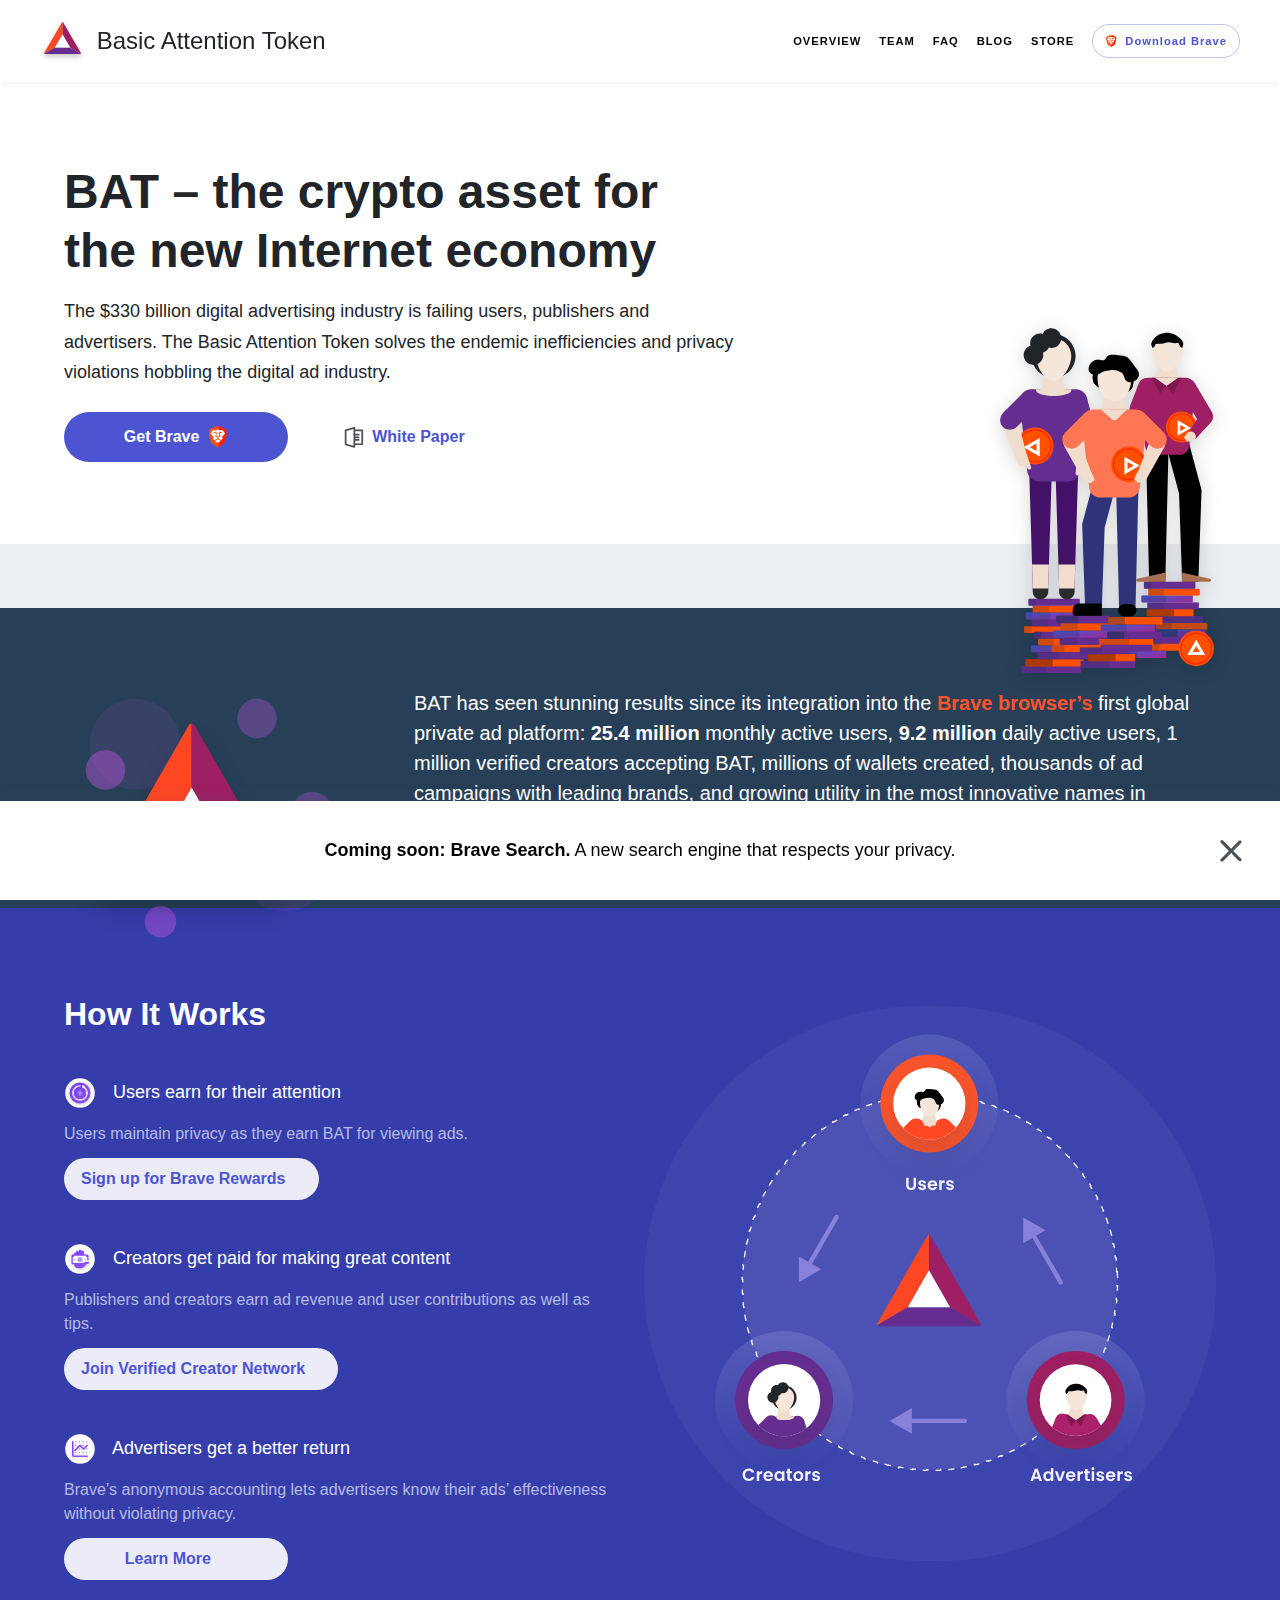
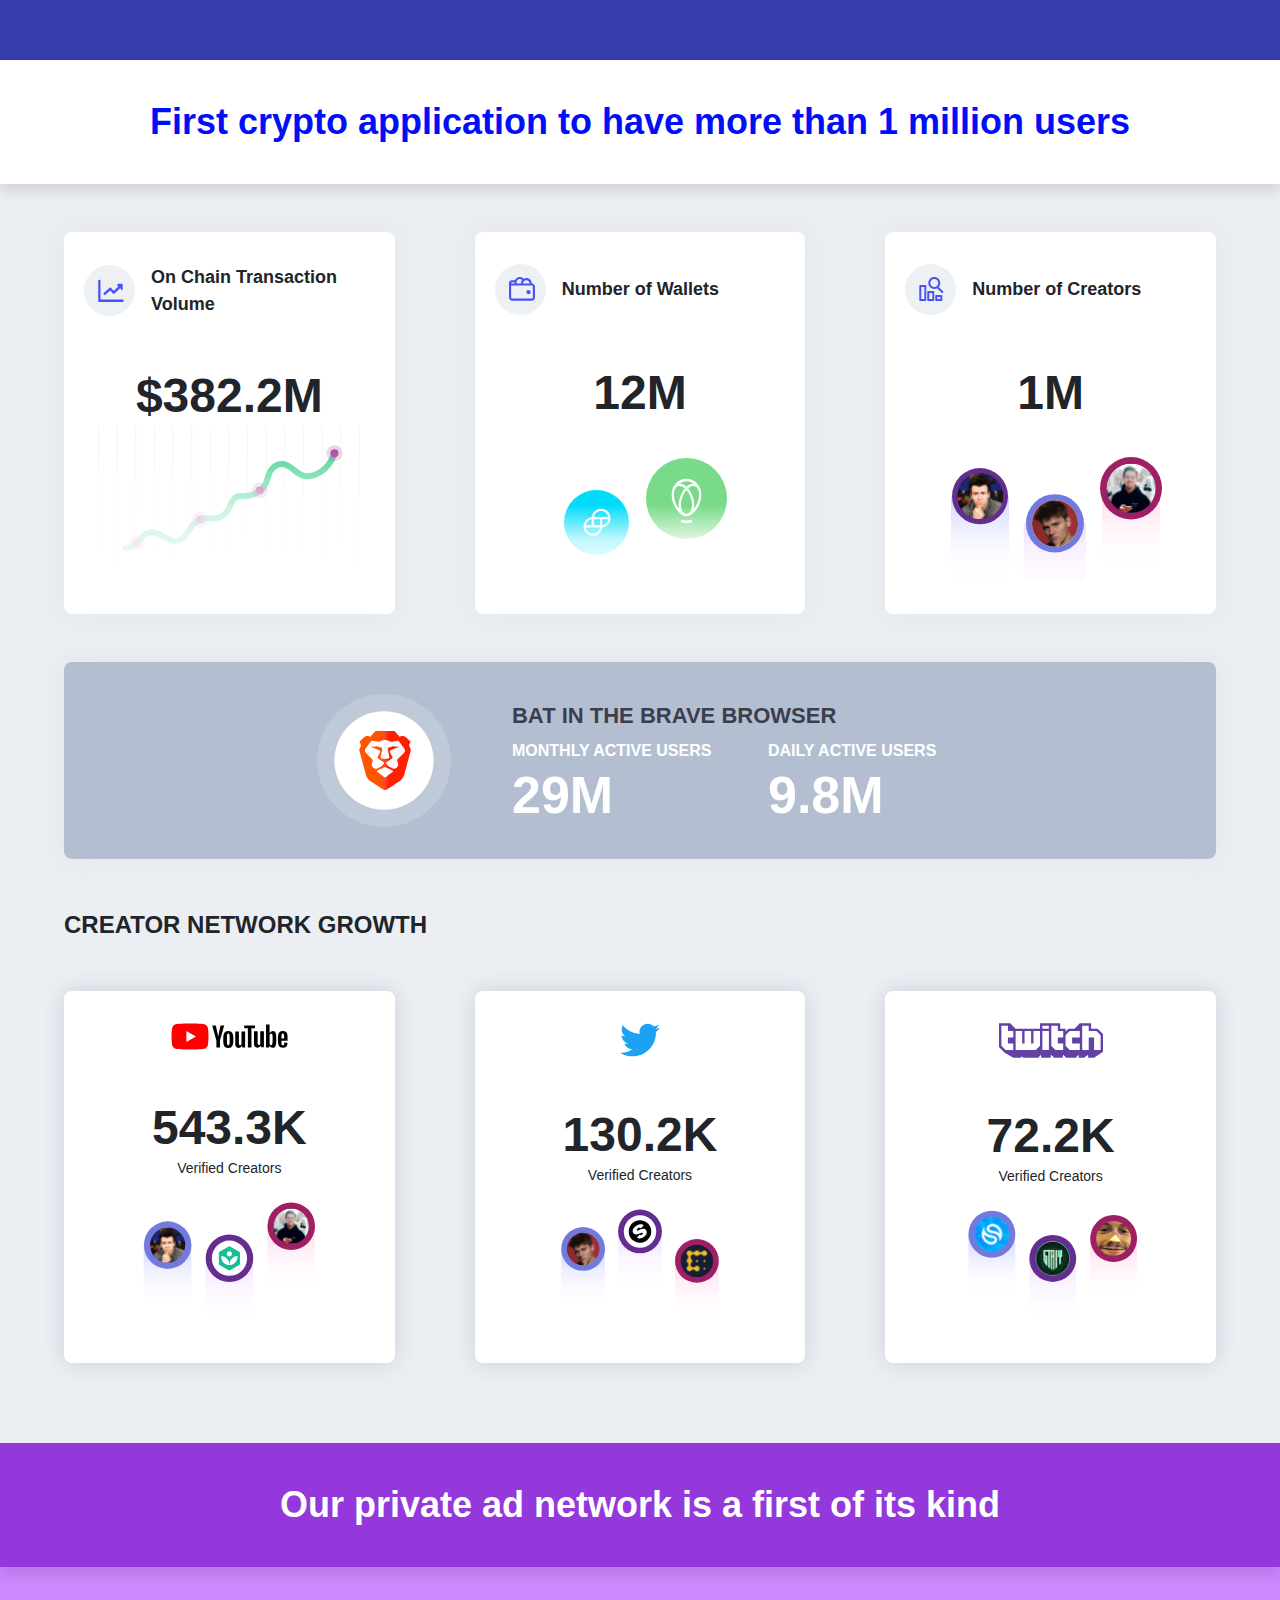
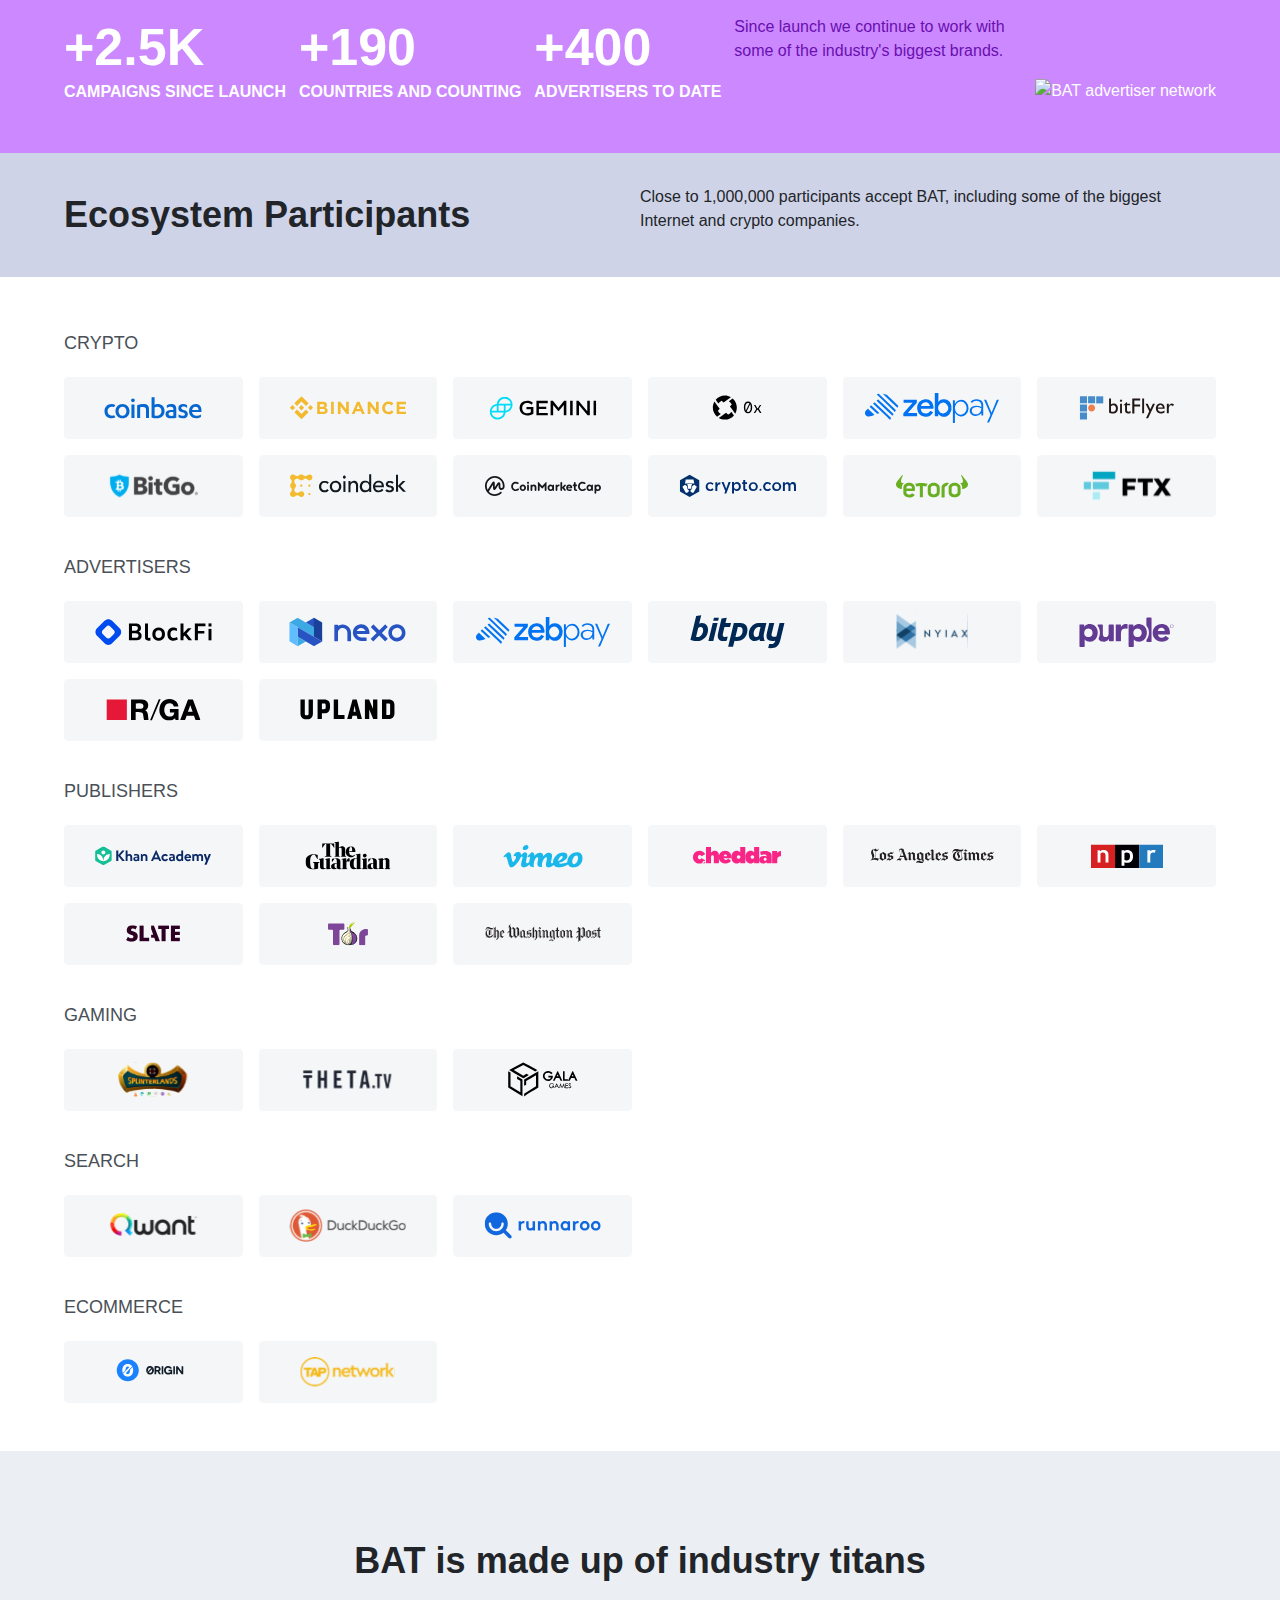
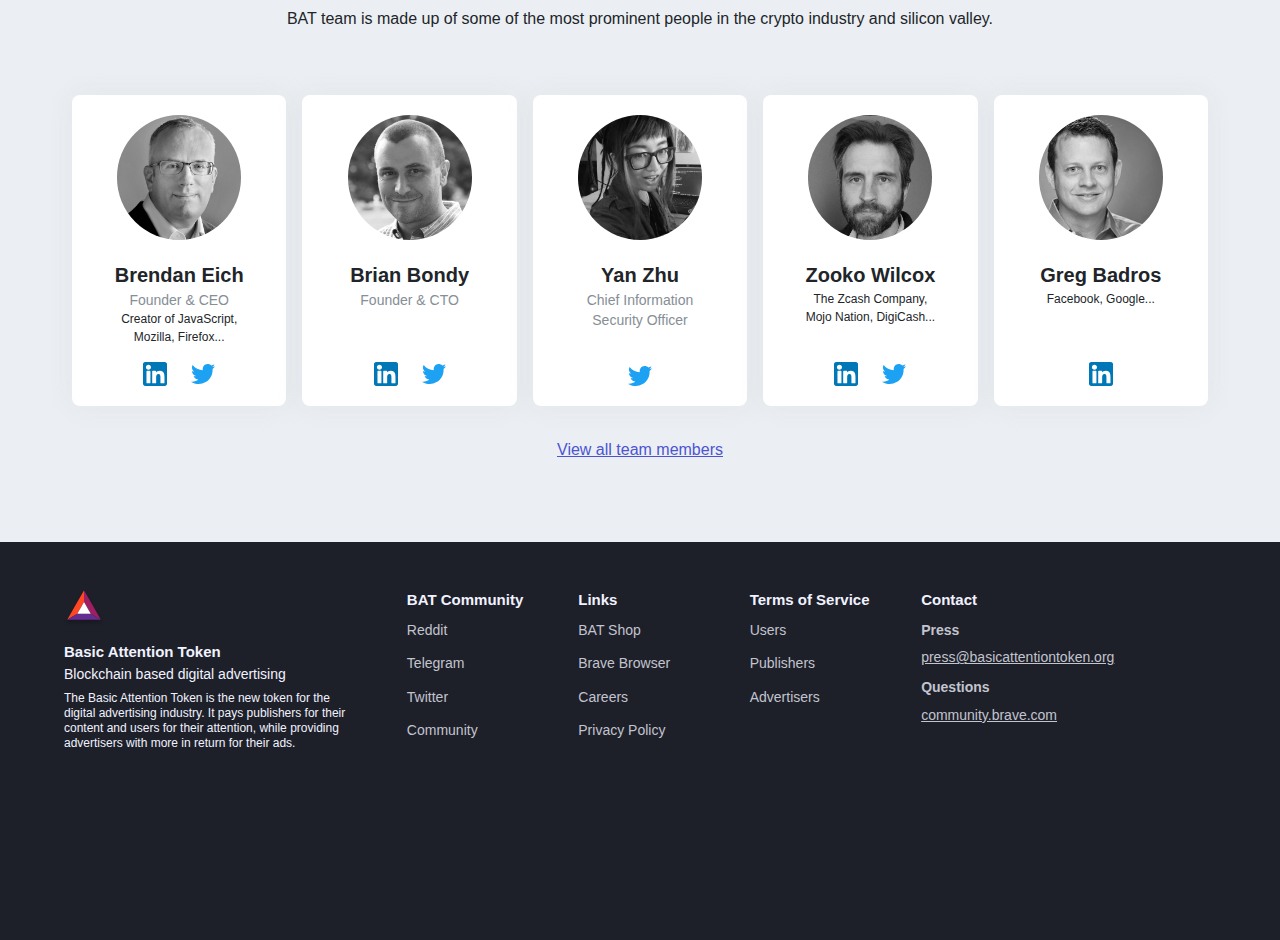
==== docs/Basic Attention Token.html @ 08d9d405 "Second" ====
<!DOCTYPE html>
<!-- saved from url=(0032)https://basicattentiontoken.org/ -->
<html lang="en"><head><meta http-equiv="Content-Type" content="text/html; charset=UTF-8">
    <meta name="generator" content="Hugo 0.78.2">

    

    <meta name="description" content="A new token to value user attention on the Internet.">
    <meta property="og:title" content="Basic Attention Token">
    <meta property="og:description" content="A new token to value user attention on the Internet.">
    <meta property="og:type" content="website">
    <meta property="og:url" content="https://basicattentiontoken.org/">
    <meta property="og:locale" content="en">

    <meta property="og:locale:alternate" content="ja">
    <meta property="og:locale:alternate" content="zh">
    <meta property="og:locale:alternate" content="ko">
    <meta property="og:image" content="https://basicattentiontoken.org/static-assets/images/bat-og.png">
    <meta property="og:site_name" content="Basic Attention Token">
    <meta name="twitter:card" content="summary_large_image">
    <meta name="twitter:image" content="https://basicattentiontoken.org/static-assets/images/bat-og.png">
    <meta name="twitter:title" content="Basic Attention Token">
    <meta name="twitter:description" content="A new token to value user attention on the Internet.">
    <meta name="twitter:site" content="@brave">
    <meta name="twitter:creator" content="@brave">

    <meta itemprop="name" content="Basic Attention Token">
    <meta itemprop="description" content="A new token to value user attention on the Internet.">

    <link rel="alternate" href="https://basicattentiontoken.org/" hreflang="en">
    <link rel="alternate" href="https://basicattentiontoken.org/ja/" hreflang="ja">
    <link rel="alternate" href="https://basicattentiontoken.org/zh/" hreflang="zh">
    <link rel="alternate" href="https://basicattentiontoken.org/ko/" hreflang="ko">
    <meta name="canonical" content="https://basicattentiontoken.org/">
    <meta name="viewport" content="width=device-width, initial-scale=1.0">
    <title>Basic Attention Token</title>

    <link rel="icon" href="https://basicattentiontoken.org/static-assets/images/bat-favicon.png">

    <link rel="preload" as="font" type="font/woff2" crossorigin="anonymous" href="https://basicattentiontoken.org/static-assets/fonts/poppins-500-0efda0ed49.woff2">
    <link rel="preload" as="font" type="font/woff2" crossorigin="anonymous" href="https://basicattentiontoken.org/static-assets/fonts/poppins-600-1ce41475de.woff2">
    <link rel="preload" as="font" type="font/woff2" crossorigin="anonymous" href="https://basicattentiontoken.org/static-assets/fonts/poppins-400-2a0bc150a3.woff2">
    <link rel="preload" as="font" type="font/woff2" crossorigin="anonymous" href="https://basicattentiontoken.org/static-assets/fonts/poppins-200-991118dbb6.woff2">
    <script>
      try {
        new FontFace(
          "poppins__subset",
          "url(/static-assets/fonts/poppins-500-0efda0ed49.woff2) format('woff2'), url(/static-assets/fonts/poppins-500-d1fa3ebb2b.woff) format('woff')",
          { "font-weight": 500 }
        ).load(),
          new FontFace(
            "poppins__subset",
            "url(/static-assets/fonts/poppins-600-1ce41475de.woff2) format('woff2'), url(/static-assets/fonts/poppins-600-4835de8809.woff) format('woff')",
            { "font-weight": 600 }
          ).load(),
          new FontFace(
            "poppins__subset",
            "url(/static-assets/fonts/poppins-400-2a0bc150a3.woff2) format('woff2'), url(/static-assets/fonts/poppins-400-407fcc98bd.woff) format('woff')",
            {}
          ).load(),
          new FontFace(
            "poppins__subset",
            "url(/static-assets/fonts/poppins-200-991118dbb6.woff2) format('woff2'), url(/static-assets/fonts/poppins-200-1b106be7a9.woff) format('woff')",
            { "font-weight": 200 }
          ).load();
      } catch (e) {}
    </script>
    <link rel="stylesheet" href="./Basic Attention Token_files/fonts-6e08934a06.css">
    <link href="./Basic Attention Token_files/main.en.min.css" rel="stylesheet">
    <noscript>
      <link href="/static-assets/css/noscript.min.css" rel="stylesheet" />
    </noscript>
  <script data-dapp-detection="">!function(){let e=!1;function n(){if(!e){const n=document.createElement("meta");n.name="dapp-detected",document.head.appendChild(n),e=!0}}if(window.hasOwnProperty("ethereum")){if(window.__disableDappDetectionInsertion=!0,void 0===window.ethereum)return;n()}else{var t=window.ethereum;Object.defineProperty(window,"ethereum",{configurable:!0,enumerable:!1,set:function(e){window.__disableDappDetectionInsertion||n(),t=e},get:function(){if(!window.__disableDappDetectionInsertion){const e=arguments.callee;e&&e.caller&&e.caller.toString&&-1!==e.caller.toString().indexOf("getOwnPropertyNames")||n()}return t}})}}();</script></head>
  <body class="home-page">
    <header class="c:site-header">
      <div class="o:container md:px-10 flex justify-end items-center h-full">
        <a class="mr-auto flex items-center w-full" href="https://basicattentiontoken.org/">
          <img class="h-10 inline-block pr-3" src="./Basic Attention Token_files/bat-logo.svg" alt="Basic Attention Token logo">
          <span class="normal-case text-light-01 text-h5 xxs:text-h4 font-medium">Basic Attention Token</span>
        </a>

        <button class="mobile-menu-toggle text-xl leading-none focus:outline-none focus:text-interactive-05 lg:hidden transform rotate-90">
          |||
        </button>
        <nav id="site-nav" class="c:site-nav collapsed lg:uncollapsed lg:w-auto border-t-4 border-interactive-05 lg:border-none">
          <ul>
            <li class="c:nav-item">
              <a class="c:nav-item__link" href="https://basicattentiontoken.org/">overview</a>
              <ul class="c:site-nav__sub-menu">
                <li class="c:nav-item">
                  <a class="c:nav-item__link" href="https://basicattentiontoken.org/#how-it-works">How It Works</a>
                </li>

                <li class="c:nav-item">
                  <a class="c:nav-item__link" href="https://basicattentiontoken.org/#bat-utility">BAT Utility</a>
                </li>

                <li class="c:nav-item">
                  <a class="c:nav-item__link" href="https://basicattentiontoken.org/#ad-network">Ad Network</a>
                </li>

                <li class="c:nav-item">
                  <a class="c:nav-item__link" href="https://basicattentiontoken.org/#participants">Participants</a>
                </li>
              </ul>
            </li>

            <li class="c:nav-item"><a class="c:nav-item__link" href="https://basicattentiontoken.org/team/">team</a></li>

            <li class="c:nav-item"><a class="c:nav-item__link" href="https://basicattentiontoken.org/faq/">faq</a></li>

            <li class="c:nav-item"><a class="c:nav-item__link" href="https://basicattentiontoken.org/blog/">blog</a></li>

            <li class="c:nav-item">
              <a class="c:nav-item__link" href="https://store.brave.com/" target="_blank">store</a>
            </li>

            <li class="c:nav-item">
              <a class="c:btn c:btn--nav-bar c:nav-item__link" href="https://brave.com/download/" target="_blank"><img class="c:btn__icon" src="./Basic Attention Token_files/brave-icon.svg"> Download Brave</a>
            </li>
          </ul>
        </nav>
      </div>
    </header>
    <main class="site-main">
      <section class="c:home-hero">
        <div class="c:home-hero__container o:container o:container--small flex flex-wrap items-start">
          <div class="c:home-hero__body">
            <h1 class="c:home-hero__title w-full">BAT – the crypto asset for the new Internet economy</h1>
            <p class="c:home-hero__body-text w-full">
              The $330 billion digital advertising industry is failing users, publishers and advertisers. The Basic
              Attention Token solves the endemic inefficiencies and privacy violations hobbling the digital ad industry.
            </p>
            <a href="https://brave.com/download/" target="_blank" class="c:btn c:btn--primary mb-6 sm:mb-0 xs:mr-1">Get Brave <img class="c:btn__icon c:btn__icon--right" src="./Basic Attention Token_files/brave-icon.svg"></a>
            <a href="https://basicattentiontoken.org/static-assets/documents/BasicAttentionTokenWhitePaper-4.pdf" target="_blank" class="c:btn"><img class="c:btn__icon" src="./Basic Attention Token_files/white-paper-icon-alt.svg" alt=""> White Paper</a>
          </div>

          <img class="c:home-hero__graphic" src="./Basic Attention Token_files/hero-graphic-people.svg">
        </div>

        <div class="bg-light-03 py-8"></div>

        <div class="c:home-hero__tease pt-20">
          <div class="o:container o:container--small flex relative">
            <img class="-mb-20 hidden md:block" src="./Basic Attention Token_files/graphic-bat.svg">
            <p class="md:pl-20">
              BAT has seen stunning results since its integration into the
              <a class="text-interactive-02 font-semibold" target="_blank" href="https://brave.com/download/">Brave browser’s</a>
              first global private ad platform: <strong>25.4 million</strong> monthly active users,
              <strong>9.2 million</strong> daily active users, 1 million verified creators accepting BAT, millions of
              wallets created, thousands of ad campaigns with leading brands, and growing utility in the most innovative
              names in blockchain gaming. The results make BAT one of the most, if not the most, successful alt–coin
              projects to date.
            </p>
          </div>
        </div>
      </section>

      <section id="how-it-works" class="bg-interactive-04 py-20 text-white">
        <div class="w-10/12 mx-auto md:o:container md:o:container--small grid grid-cols-1 grid-flow-row sm:grid-cols-2">
          <h2 class="c:hiw__heading pb-8 text-center sm:text-left">How It Works</h2>

          <article class="pb-10 sm:pr-6">
            <h3 class="font-medium text-lg pb-3">
              <img class="inline pr-3" src="./Basic Attention Token_files/history-icon.svg"> Users earn for their attention
            </h3>
            <p class="c:hiw__blurb pb-3">Users maintain privacy as they earn BAT for viewing ads.</p>
            <a href="https://brave.com/brave-rewards/" target="_blank" class="c:btn c:btn--small bg-opacity-90 bg-white u:icon u:icon--view-more">Sign up for Brave Rewards</a>
          </article>

          <article class="pb-10 sm:pr-6">
            <h3 class="font-medium text-lg pb-3">
              <img class="inline pr-3" src="./Basic Attention Token_files/money-icon.svg"> Creators get paid for making great
              content
            </h3>
            <p class="c:hiw__blurb pb-3">
              Publishers and creators earn ad revenue and user contributions as well as tips.
            </p>
            <a href="https://creators.brave.com/" target="_blank" class="c:btn c:btn--small bg-opacity-90 bg-white u:icon u:icon--view-more">Join Verified Creator Network</a>
          </article>

          <article class="lg:pr-6">
            <h3 class="font-medium text-lg pb-3">
              <img class="inline pr-3" src="./Basic Attention Token_files/velocity-icon-white.svg"> Advertisers get a better
              return
            </h3>
            <p class="c:hiw__blurb pb-3">
              Brave’s anonymous accounting lets advertisers know their ads’ effectiveness without violating privacy.
            </p>
            <a href="https://brave.com/brave-ads/casestudies/" target="_blank" class="c:btn c:btn--small bg-opacity-90 bg-white u:icon u:icon--view-more">Learn More</a>
          </article>

          <div class="row-start-2 sm:row-start-1 sm:row-end-3 lg:row-end-5 sm:col-start-2 flex justify-center items-start lg:justify-end sm:items-center">
            <img class="w-2/3 sm:w-4/5 lg:w-auto pb-10 lg:pb-0" src="./Basic Attention Token_files/graphic-ecosystem.svg" alt="BAT ecosystem">
          </div>
        </div>
      </section>

      <section id="bat-utility" class="bg-light-03">
        <div class="bg-white shadow-md">
          <h2 class="o:container o:container--small text-interactive-04-bright py-8 text-center">
            First crypto application to have more than 1 million users
          </h2>
        </div>

        <div class="w-10/12 mx-auto md:o:container md:o:container--small py-12 grid grid-flow-row md:grid-cols-3 gap-x-10 lg:gap-x-20 gap-y-12">
          <article class="c:card c:card__hover-trigger" ontouchstart="">
            <div class="c:card__header">
              <img class="inline" src="./Basic Attention Token_files/growth-icon.svg">
              <h3 class="c:card__heading">On Chain Transaction Volume</h3>
            </div>
            <p class="c:card__body pt-12">$382.2M</p>
            <img class="c:card__image" src="./Basic Attention Token_files/graphic-chart.svg">

            <div class="c:card__hover">
              <p class="font-semibold uppercase text-sm pr-5">Share it on</p>
              <a class="pr-2" href="https://twitter.com/intent/tweet?text=Check%20out%20this%20cool%20information%20about%20%24BAT%20and%20Brave.&amp;via=AttentionToken&amp;url=https%3a%2f%2fbasicattentiontoken.org%2fshare-transactions%2f" target="_blank">
                <img width="40" height="40" src="./Basic Attention Token_files/share-twitter.svg" alt="Share on Twitter">
              </a>
              <a class="pr-2" href="https://reddit.com/submit?url=https%3a%2f%2fbasicattentiontoken.org%2fstatic-assets%2fshareable-graphics%2fshare-transactions.png&amp;title=Check%20out%20this%20cool%20information%20about%20%24BAT%20and%20Brave." target="_blank">
                <img width="40" height="40" src="./Basic Attention Token_files/share-reddit.svg" alt="Share on Reddit">
              </a>
              <a href="https://t.me/share/url?url=https%3a%2f%2fbasicattentiontoken.org%2fstatic-assets%2fshareable-graphics%2fshare-transactions.png&amp;text=Check%20out%20this%20cool%20information%20about%20%24BAT%20and%20Brave." target="_blank">
                <img width="40" height="40" src="./Basic Attention Token_files/share-telegram.svg" alt="Share on Telegram">
              </a>
            </div>
          </article>

          <article class="c:card c:card__hover-trigger" ontouchstart="">
            <div class="c:card__header">
              <img class="inline" src="./Basic Attention Token_files/wallet-icon.svg">
              <h3 class="c:card__heading">Number of Wallets</h3>
            </div>
            <p class="c:card__body pt-12">12M</p>
            <img class="c:card__image" src="./Basic Attention Token_files/graphic-wallet-logos.svg">

            <div class="c:card__hover">
              <p class="font-semibold uppercase text-sm pr-5">Share it on</p>
              <a class="pr-2" href="https://twitter.com/intent/tweet?text=Check%20out%20this%20cool%20information%20about%20%24BAT%20and%20Brave.&amp;via=AttentionToken&amp;url=https%3a%2f%2fbasicattentiontoken.org%2fshare-wallets%2f" target="_blank">
                <img width="40" height="40" src="./Basic Attention Token_files/share-twitter.svg" alt="Share on Twitter">
              </a>
              <a class="pr-2" href="https://reddit.com/submit?url=https%3a%2f%2fbasicattentiontoken.org%2fstatic-assets%2fshareable-graphics%2fshare-wallets.png&amp;title=Check%20out%20this%20cool%20information%20about%20%24BAT%20and%20Brave." target="_blank">
                <img width="40" height="40" src="./Basic Attention Token_files/share-reddit.svg" alt="Share on Reddit">
              </a>
              <a href="https://t.me/share/url?url=https%3a%2f%2fbasicattentiontoken.org%2fstatic-assets%2fshareable-graphics%2fshare-wallets.png&amp;text=Check%20out%20this%20cool%20information%20about%20%24BAT%20and%20Brave." target="_blank">
                <img width="40" height="40" src="./Basic Attention Token_files/share-telegram.svg" alt="Share on Telegram">
              </a>
            </div>
          </article>

          <article class="c:card c:card__hover-trigger" ontouchstart="">
            <div class="c:card__header">
              <img class="inline" src="./Basic Attention Token_files/chart-icon.svg">
              <h3 class="c:card__heading">Number of Creators</h3>
            </div>
            <p class="c:card__body pt-12">1M</p>
            <img class="c:card__image" src="./Basic Attention Token_files/graphic-avatars-social.svg">

            <div class="c:card__hover">
              <p class="font-semibold uppercase text-sm pr-5">Share it on</p>
              <a class="pr-2" href="https://twitter.com/intent/tweet?text=Check%20out%20this%20cool%20information%20about%20%24BAT%20and%20Brave.&amp;via=AttentionToken&amp;url=https%3a%2f%2fbasicattentiontoken.org%2fshare-creators-total%2f" target="_blank">
                <img width="40" height="40" src="./Basic Attention Token_files/share-twitter.svg" alt="Share on Twitter">
              </a>
              <a class="pr-2" href="https://reddit.com/submit?url=https%3a%2f%2fbasicattentiontoken.org%2fstatic-assets%2fshareable-graphics%2fshare-creators-total.png&amp;title=Check%20out%20this%20cool%20information%20about%20%24BAT%20and%20Brave." target="_blank">
                <img width="40" height="40" src="./Basic Attention Token_files/share-reddit.svg" alt="Share on Reddit">
              </a>
              <a href="https://t.me/share/url?url=https%3a%2f%2fbasicattentiontoken.org%2fstatic-assets%2fshareable-graphics%2fshare-creators-total.png&amp;text=Check%20out%20this%20cool%20information%20about%20%24BAT%20and%20Brave." target="_blank">
                <img width="40" height="40" src="./Basic Attention Token_files/share-telegram.svg" alt="Share on Telegram">
              </a>
            </div>
          </article>

          <article class="c:card c:card__hover-trigger text-center xs:text-left py-8 flex-row flex-wrap text-white bg-dark-overlay col-span-full md:grid md:grid-cols-3 md:px-20 lg:px-48" ontouchstart="">
            <div class="w-full pb-4 xs:w-auto md:pb-0 md:row-span-2">
              <img class="h-12 md:h-full mx-auto" src="./Basic Attention Token_files/brave-icon-circle-alt.svg" alt="Brave logo">
            </div>

            <h3 class="c:card__heading w-full xs:w-auto leading-snug mb-4 xs:leading-loose xs:ml-2 md:m-0 md:col-span-2 text-dark-04 text-xl">
              BAT IN THE BRAVE BROWSER
            </h3>

            <div class="w-full mb-6 xs:mb-0 md-sm:pl-16 xs:w-1/2 md:w-auto md:pl-0 md:border-none xs:border-r xs:border-divider-01">
              <h3 class="c:stat__label">Monthly Active Users</h3>
              <p class="c:stat__value">29M</p>
            </div>

            <div class="w-full pl-4 md-sm:pl-16 xs:w-1/2 md:w-auto md:pl-0">
              <h3 class="c:stat__label">Daily Active Users</h3>
              <p class="c:stat__value">9.8M</p>
            </div>

            <div class="c:card__hover c:card__hover--light">
              <p class="font-semibold uppercase text-sm pr-5">Share it on</p>
              <a class="pr-2" href="https://twitter.com/intent/tweet?text=Check%20out%20this%20cool%20information%20about%20%24BAT%20and%20Brave.&amp;via=AttentionToken&amp;url=https%3a%2f%2fbasicattentiontoken.org%2fshare-browser-users%2f" target="_blank">
                <img width="40" height="40" src="./Basic Attention Token_files/share-twitter.svg" alt="Share on Twitter">
              </a>
              <a class="pr-2" href="https://reddit.com/submit?url=https%3a%2f%2fbasicattentiontoken.org%2fstatic-assets%2fshareable-graphics%2fshare-browser-users.png&amp;title=Check%20out%20this%20cool%20information%20about%20%24BAT%20and%20Brave." target="_blank">
                <img width="40" height="40" src="./Basic Attention Token_files/share-reddit.svg" alt="Share on Reddit">
              </a>
              <a href="https://t.me/share/url?url=https%3a%2f%2fbasicattentiontoken.org%2fstatic-assets%2fshareable-graphics%2fshare-browser-users.png&amp;text=Check%20out%20this%20cool%20information%20about%20%24BAT%20and%20Brave." target="_blank">
                <img width="40" height="40" src="./Basic Attention Token_files/share-telegram.svg" alt="Share on Telegram">
              </a>
            </div>
          </article>
        </div>
      </section>

      <section id="creator-network" class="bg-light-03">
        <div class="w-10/12 mx-auto md:o:container md:o:container--small pb-20 grid grid-flow-row md:grid-cols-3 gap-x-10 lg:gap-x-20 gap-y-12">
          <h2 class="uppercase text-h4 col-span-full">Creator Network Growth</h2>

          <article class="c:card c:card--dark-shadow c:card__hover-trigger" ontouchstart="">
            <div class="c:card__header">
              <img class="xs:w-40 md:w-auto mx-auto xs:mx-0 md:mx-auto" src="./Basic Attention Token_files/logo-youtube.svg" alt="YouTube logo">
            </div>
            <div class="c:card__body flex flex-wrap w-full">
              <div class="pt-12 mx-auto xs:mx-0 md:mx-auto">
                <p>543.3K</p>
                <p class="text-sm font-normal">Verified Creators</p>
              </div>
              <img class="c:card__image c:card__avatar-graphic" src="./Basic Attention Token_files/graphic-avatars-youtube.svg">

              <div class="c:card__hover">
                <p class="font-semibold uppercase text-sm pr-5">Share it on</p>
                <a class="pr-2" href="https://twitter.com/intent/tweet?text=Check%20out%20this%20cool%20information%20about%20%24BAT%20and%20Brave.&amp;via=AttentionToken&amp;url=https%3a%2f%2fbasicattentiontoken.org%2fshare-creators-youtube%2f" target="_blank">
                  <img width="40" height="40" src="./Basic Attention Token_files/share-twitter.svg" alt="Share on Twitter">
                </a>
                <a class="pr-2" href="https://reddit.com/submit?url=https%3a%2f%2fbasicattentiontoken.org%2fstatic-assets%2fshareable-graphics%2fshare-creators-youtube.png&amp;title=Check%20out%20this%20cool%20information%20about%20%24BAT%20and%20Brave." target="_blank">
                  <img width="40" height="40" src="./Basic Attention Token_files/share-reddit.svg" alt="Share on Reddit">
                </a>
                <a href="https://t.me/share/url?url=https%3a%2f%2fbasicattentiontoken.org%2fstatic-assets%2fshareable-graphics%2fshare-creators-youtube.png&amp;text=Check%20out%20this%20cool%20information%20about%20%24BAT%20and%20Brave." target="_blank">
                  <img width="40" height="40" src="./Basic Attention Token_files/share-telegram.svg" alt="Share on Telegram">
                </a>
              </div>
            </div>
          </article>

          <article class="c:card c:card--dark-shadow c:card__hover-trigger" ontouchstart="">
            <div class="c:card__header">
              <img class="xs:w-12 md:w-auto mx-auto xs:mx-0 md:mx-auto" src="./Basic Attention Token_files/logo-twitter.svg" alt="Twitter logo">
            </div>
            <div class="c:card__body flex flex-wrap w-full">
              <div class="pt-12 mx-auto xs:mx-0 md:mx-auto">
                <p>130.2K</p>
                <p class="text-sm font-normal">Verified Creators</p>
              </div>
              <img class="c:card__image c:card__avatar-graphic" src="./Basic Attention Token_files/graphic-avatars-twitter.svg">

              <div class="c:card__hover">
                <p class="font-semibold uppercase text-sm pr-5">Share it on</p>
                <a class="pr-2" href="https://twitter.com/intent/tweet?text=Check%20out%20this%20cool%20information%20about%20%24BAT%20and%20Brave.&amp;via=AttentionToken&amp;url=https%3a%2f%2fbasicattentiontoken.org%2fshare-creators-twitter%2f" target="_blank">
                  <img width="40" height="40" src="./Basic Attention Token_files/share-twitter.svg" alt="Share on Twitter">
                </a>
                <a class="pr-2" href="https://reddit.com/submit?url=https%3a%2f%2fbasicattentiontoken.org%2fstatic-assets%2fshareable-graphics%2fshare-creators-twitter.png&amp;title=Check%20out%20this%20cool%20information%20about%20%24BAT%20and%20Brave." target="_blank">
                  <img width="40" height="40" src="./Basic Attention Token_files/share-reddit.svg" alt="Share on Reddit">
                </a>
                <a href="https://t.me/share/url?url=https%3a%2f%2fbasicattentiontoken.org%2fstatic-assets%2fshareable-graphics%2fshare-creators-twitter.png&amp;text=Check%20out%20this%20cool%20information%20about%20%24BAT%20and%20Brave." target="_blank">
                  <img width="40" height="40" src="./Basic Attention Token_files/share-telegram.svg" alt="Share on Telegram">
                </a>
              </div>
            </div>
          </article>

          <article class="c:card c:card--dark-shadow c:card__hover-trigger" ontouchstart="">
            <div class="c:card__header">
              <img class="xs:w-40 md:w-auto mx-auto xs:mx-0 md:mx-auto" src="./Basic Attention Token_files/logo-twitch.svg" alt="Twitch logo">
            </div>
            <div class="c:card__body flex flex-wrap w-full">
              <div class="pt-12 mx-auto xs:mx-0 md:mx-auto">
                <p>72.2K</p>
                <p class="text-sm font-normal">Verified Creators</p>
              </div>
              <img class="c:card__image c:card__avatar-graphic" src="./Basic Attention Token_files/graphic-avatars-twitch.svg">

              <div class="c:card__hover">
                <p class="font-semibold uppercase text-sm pr-5">Share it on</p>
                <a class="pr-2" href="https://twitter.com/intent/tweet?text=Check%20out%20this%20cool%20information%20about%20%24BAT%20and%20Brave.&amp;via=AttentionToken&amp;url=https%3a%2f%2fbasicattentiontoken.org%2fshare-creators-twitch%2f" target="_blank">
                  <img width="40" height="40" src="./Basic Attention Token_files/share-twitter.svg" alt="Share on Twitter">
                </a>
                <a class="pr-2" href="https://reddit.com/submit?url=https%3a%2f%2fbasicattentiontoken.org%2fstatic-assets%2fshareable-graphics%2fshare-creators-twitch.png&amp;title=Check%20out%20this%20cool%20information%20about%20%24BAT%20and%20Brave." target="_blank">
                  <img width="40" height="40" src="./Basic Attention Token_files/share-reddit.svg" alt="Share on Reddit">
                </a>
                <a href="https://t.me/share/url?url=https%3a%2f%2fbasicattentiontoken.org%2fstatic-assets%2fshareable-graphics%2fshare-creators-twitch.png&amp;text=Check%20out%20this%20cool%20information%20about%20%24BAT%20and%20Brave." target="_blank">
                  <img width="40" height="40" src="./Basic Attention Token_files/share-telegram.svg" alt="Share on Telegram">
                </a>
              </div>
            </div>
          </article>
        </div>
      </section>

      <section id="ad-network" class="bg-purple-03 text-white">
        <div class="bg-purple-02 shadow-md">
          <h2 class="o:container o:container--small py-8 text-center">Our private ad network is a first of its kind</h2>
        </div>

        <div class="w-10/12 mx-auto md:o:container md:o:container--small py-12 flex flex-wrap justify-between">
          <div class="w-full xs:w-1/3 md:w-auto">
            <p class="c:stat__value">+2.5K</p>
            <h3 class="c:stat__label">Campaigns since launch</h3>
          </div>

          <div class="w-full xs:w-1/3 md:w-auto">
            <p class="c:stat__value">+190</p>
            <h3 class="c:stat__label">countries and counting</h3>
          </div>

          <div class="w-full xs:w-1/3 md:w-auto">
            <p class="c:stat__value">+400</p>
            <h3 class="c:stat__label">Advertisers to date</h3>
          </div>

          <p class="text-purple-01 w-full pt-6 lg:pt-0 lg:w-1/4">
            Since launch we continue to work with some of the industry's biggest brands.
          </p>

          <picture>
            <source media="(min-width: 821px)" srcset="/static-assets/images/graphic-brand-thumbnails-desktop.svg">
            <source media="(min-width: 0px)" srcset="/static-assets/images/graphic-brand-thumbnails-tablet.svg">
            <img class="w-full pt-16" src="./Basic Attention Token_files/graphic-brand-thumbnails-desktop.svg" alt="BAT advertiser network">
          </picture>
        </div>
      </section>

      <section id="participants" class="bg-white">
        <div class="bg-gray-unique">
          <div class="o:container o:container--small py-8 flex justify-center flex-wrap">
            <h2 class="w=full sm:w-1/2">Ecosystem Participants</h2>
            <p class="w=full sm:w-1/2">
              Close to 1,000,000 participants accept BAT, including some of the biggest Internet and crypto companies.
            </p>
          </div>
        </div>

        <div class="w-10/12 mx-auto md:o:container md:o:container--small py-12">
          <div class="c:participant-category">
            <h3 class="text-lg text-light-02 font-medium uppercase col-span-full">Crypto</h3>

            <div class="c:participant-category__logo">
              <img src="./Basic Attention Token_files/logo-coinbase.svg" alt="Coinbase logo">
            </div>

            <div class="c:participant-category__logo">
              <img src="./Basic Attention Token_files/logo-binance.svg" alt="Binance logo">
            </div>

            <div class="c:participant-category__logo">
              <img src="./Basic Attention Token_files/logo-gemini.svg" alt="Gemini logo">
            </div>

            <div class="c:participant-category__logo">
              <img src="./Basic Attention Token_files/logo-0x.svg" alt="0x logo">
            </div>

            <div class="c:participant-category__logo">
              <img src="./Basic Attention Token_files/logo-zebpay.svg" alt="Zebpay logo">
            </div>

            <div class="c:participant-category__logo">
              <img src="./Basic Attention Token_files/logo-bitflyer.svg" alt="Bitflyer logo">
            </div>

            <div class="c:participant-category__logo">
              <img src="./Basic Attention Token_files/logo-bitgo.svg" alt="Bitgo logo">
            </div>

            <div class="c:participant-category__logo">
              <img src="./Basic Attention Token_files/logo-coindesk.svg" alt="Coindesk logo">
            </div>

            <div class="c:participant-category__logo">
              <img src="./Basic Attention Token_files/logo-coinmarketcap.svg" alt="Coinmarketcap logo">
            </div>

            <div class="c:participant-category__logo">
              <img src="./Basic Attention Token_files/logo-cryptodotcom.svg" alt="Cryptodotcom logo">
            </div>

            <div class="c:participant-category__logo">
              <img src="./Basic Attention Token_files/logo-etoro.svg" alt="Etoro logo">
            </div>

            <div class="c:participant-category__logo">
              <img src="./Basic Attention Token_files/logo-FTX.svg" alt="FTX logo">
            </div>
          </div>

          <div class="c:participant-category">
            <h3 class="text-lg text-light-02 font-medium uppercase col-span-full">Advertisers</h3>

            <div class="c:participant-category__logo">
              <img src="./Basic Attention Token_files/logo-blockfi.svg" alt="Blockfi logo">
            </div>

            <div class="c:participant-category__logo">
              <img src="./Basic Attention Token_files/logo-nexo.svg" alt="Nexo logo">
            </div>

            <div class="c:participant-category__logo">
              <img src="./Basic Attention Token_files/logo-zebpay.svg" alt="Zebpay logo">
            </div>

            <div class="c:participant-category__logo">
              <img src="./Basic Attention Token_files/logo-bitpay.svg" alt="Bitpay logo">
            </div>

            <div class="c:participant-category__logo">
              <img src="./Basic Attention Token_files/logo-nyiax.svg" alt="Nyiax logo">
            </div>

            <div class="c:participant-category__logo">
              <img src="./Basic Attention Token_files/logo-purple.svg" alt="Purple logo">
            </div>

            <div class="c:participant-category__logo">
              <img src="./Basic Attention Token_files/logo-RGA.svg" alt="RGA logo">
            </div>

            <div class="c:participant-category__logo">
              <img src="./Basic Attention Token_files/logo-upland.svg" alt="Upland logo">
            </div>
          </div>

          <div class="c:participant-category">
            <h3 class="text-lg text-light-02 font-medium uppercase col-span-full">Publishers</h3>

            <div class="c:participant-category__logo">
              <img src="./Basic Attention Token_files/logo-khan-academy.svg" alt="Khan-Academy logo">
            </div>

            <div class="c:participant-category__logo">
              <img src="./Basic Attention Token_files/logo-the-guardian.svg" alt="The-Guardian logo">
            </div>

            <div class="c:participant-category__logo">
              <img src="./Basic Attention Token_files/logo-vimeo.svg" alt="Vimeo logo">
            </div>

            <div class="c:participant-category__logo">
              <img src="./Basic Attention Token_files/logo-cheddar.svg" alt="Cheddar logo">
            </div>

            <div class="c:participant-category__logo">
              <img src="./Basic Attention Token_files/logo-la-times.svg" alt="La-Times logo">
            </div>

            <div class="c:participant-category__logo">
              <img src="./Basic Attention Token_files/logo-NPR.svg" alt="NPR logo">
            </div>

            <div class="c:participant-category__logo">
              <img src="./Basic Attention Token_files/logo-slate.svg" alt="Slate logo">
            </div>

            <div class="c:participant-category__logo">
              <img src="./Basic Attention Token_files/logo-tor.svg" alt="Tor logo">
            </div>

            <div class="c:participant-category__logo">
              <img src="./Basic Attention Token_files/logo-washington-post.svg" alt="Washington-Post logo">
            </div>
          </div>

          <div class="c:participant-category">
            <h3 class="text-lg text-light-02 font-medium uppercase col-span-full">Gaming</h3>

            <div class="c:participant-category__logo">
              <img src="./Basic Attention Token_files/logo-splinterlands.svg" alt="Splinterlands logo">
            </div>

            <div class="c:participant-category__logo">
              <img src="./Basic Attention Token_files/logo-theta.svg" alt="Theta logo">
            </div>

            <div class="c:participant-category__logo">
              <img src="./Basic Attention Token_files/logo-gala-games.svg" alt="Gala-Games logo">
            </div>
          </div>

          <div class="c:participant-category">
            <h3 class="text-lg text-light-02 font-medium uppercase col-span-full">Search</h3>

            <div class="c:participant-category__logo">
              <img src="./Basic Attention Token_files/logo-qwant.svg" alt="Qwant logo">
            </div>

            <div class="c:participant-category__logo">
              <img src="./Basic Attention Token_files/logo-duckduckgo.svg" alt="Duckduckgo logo">
            </div>

            <div class="c:participant-category__logo">
              <img src="./Basic Attention Token_files/logo-runnaroo.svg" alt="Runnaroo logo">
            </div>
          </div>

          <div class="c:participant-category">
            <h3 class="text-lg text-light-02 font-medium uppercase col-span-full">ECommerce</h3>

            <div class="c:participant-category__logo">
              <img src="./Basic Attention Token_files/logo-origin-protocol.svg" alt="Origin-Protocol logo">
            </div>

            <div class="c:participant-category__logo">
              <img src="./Basic Attention Token_files/logo-tap-network.svg" alt="Tap-Network logo">
            </div>
          </div>
        </div>
      </section>

      <section id="team" class="c:home__team py-20">
        <div class="o:container text-center grid sm:grid-cols-3 md:grid-cols-5 grid-flow-row gap-4">
          <h2 class="col-span-full">BAT is made up of industry titans</h2>

          <p class="col-span-full pb-12">
            BAT team is made up of some of the most prominent people in the crypto industry and silicon valley.
          </p>

          <div class="c:card c:team-member">
            <img class="c:team-member__image" src="./Basic Attention Token_files/brendan-eich.jpg" alt="Brendan Eich photo">

            <h3 class="c:team-member__name">Brendan Eich</h3>

            <p class="c:team-member__position">Founder &amp; CEO</p>

            <p class="c:team-member__previous">Creator of JavaScript, Mozilla, Firefox...</p>

            <div class="c:team-member__social pt-4">
              <a href="https://linkedin.com/in/brendaneich" target="_blank"><img src="./Basic Attention Token_files/linkedin-icon.svg" alt="View Brendan Eich&#39;s LinkedIn profile"></a>

              <a href="https://twitter.com/brendaneich" target="_blank"><img src="./Basic Attention Token_files/twitter-icon.svg" alt="View Brendan Eich&#39;s Twitter profile"></a>
            </div>
          </div>

          <div class="c:card c:team-member">
            <img class="c:team-member__image" src="./Basic Attention Token_files/brian-bondy.jpg" alt="Brian Bondy photo">

            <h3 class="c:team-member__name">Brian Bondy</h3>

            <p class="c:team-member__position">Founder &amp; CTO</p>

            <div class="c:team-member__social pt-4">
              <a href="https://linkedin.com/in/bbondy" target="_blank"><img src="./Basic Attention Token_files/linkedin-icon.svg" alt="View Brian Bondy&#39;s LinkedIn profile"></a>

              <a href="https://twitter.com/brianbondy" target="_blank"><img src="./Basic Attention Token_files/twitter-icon.svg" alt="View Brian Bondy&#39;s Twitter profile"></a>
            </div>
          </div>

          <div class="c:card c:team-member">
            <img class="c:team-member__image" src="./Basic Attention Token_files/yan-zhu.jpg" alt="Yan Zhu photo">

            <h3 class="c:team-member__name">Yan Zhu</h3>

            <p class="c:team-member__position">Chief Information Security Officer</p>

            <div class="c:team-member__social pt-4">
              <a href="https://twitter.com/bcrypt" target="_blank"><img src="./Basic Attention Token_files/twitter-icon.svg" alt="View Yan Zhu&#39;s Twitter profile"></a>
            </div>
          </div>

          <div class="c:card c:team-member">
            <img class="c:team-member__image" src="./Basic Attention Token_files/zooko-wilcox.jpg" alt="Zooko Wilcox photo">

            <h3 class="c:team-member__name">Zooko Wilcox</h3>

            <p class="c:team-member__position"></p>

            <p class="c:team-member__previous">The Zcash Company, Mojo Nation, DigiCash...</p>

            <div class="c:team-member__social pt-4">
              <a href="https://linkedin.com/in/zookow" target="_blank"><img src="./Basic Attention Token_files/linkedin-icon.svg" alt="View Zooko Wilcox&#39;s LinkedIn profile"></a>

              <a href="https://twitter.com/zooko" target="_blank"><img src="./Basic Attention Token_files/twitter-icon.svg" alt="View Zooko Wilcox&#39;s Twitter profile"></a>
            </div>
          </div>

          <div class="c:card c:team-member">
            <img class="c:team-member__image" src="./Basic Attention Token_files/greg-badros.jpg" alt="Greg Badros photo">

            <h3 class="c:team-member__name">Greg Badros</h3>

            <p class="c:team-member__position"></p>

            <p class="c:team-member__previous">Facebook, Google...</p>

            <div class="c:team-member__social pt-4">
              <a href="https://linkedin.com/in/badros" target="_blank"><img src="./Basic Attention Token_files/linkedin-icon.svg" alt="View Greg Badros&#39;s LinkedIn profile"></a>
            </div>
          </div>

          <p class="col-span-full pt-4">
            <a class="underline" href="https://basicattentiontoken.org/about">View all team members</a>
          </p>
        </div>
      </section>
    </main>

    <footer class="c:site-footer">
      <div class="o:container o:container--small py-12 grid grid-cols-1 sm:grid-cols-2 md:grid-cols-3 lg:grid-cols-7 gap-12">
        <div class="sm:col-span-2">
          <img class="w-10 pb-4" src="./Basic Attention Token_files/bat-logo.svg" alt="basic attention token logo">
          <h4 class="c:site-footer__heading mb-1">Basic Attention Token</h4>
          <p class="text-sm text-dark-01 pb-2">Blockchain based digital advertising</p>
          <p class="text-xs text-dark-01">
            The Basic Attention Token is the new token for the digital advertising industry. It pays publishers for
            their content and users for their attention, while providing advertisers with more in return for their ads.
          </p>
        </div>
        <div>
          <h4 class="c:site-footer__heading">BAT Community</h4>
          <ul>
            <li><a href="https://www.reddit.com/r/BATProject">Reddit </a></li>
            <li><a href="https://t.me/batproject">Telegram</a></li>
            <li><a href="https://twitter.com/attentiontoken">Twitter</a></li>
            <li><a href="https://twitter.com/BAT_Community">Community</a></li>
          </ul>
        </div>
        <div>
          <h4 class="c:site-footer__heading">Links</h4>
          <ul>
            <li><a href="https://store.brave.com/">BAT Shop</a></li>
            <li><a href="https://brave.com/download/">Brave Browser</a></li>
            <li><a href="https://brave.com/careers/">Careers</a></li>
            <li><a href="https://brave.com/privacy/website/">Privacy Policy</a></li>
          </ul>
        </div>
        <div>
          <h4 class="c:site-footer__heading">Terms of Service</h4>
          <ul>
            <li><a href="https://basicattentiontoken.org/user-terms-of-service/">Users</a></li>
            <li><a href="https://basicattentiontoken.org/publisher-terms-of-service/">Publishers</a></li>
            <li><a href="https://basicattentiontoken.org/advertiser-terms-of-service/">Advertisers</a></li>
          </ul>
        </div>
        <div class="lg:col-span-2">
          <h4 class="c:site-footer__heading">Contact</h4>
          <h5 class="c:site-footer__sub-heading">Press</h5>
          <a class="underline" href="mailto:press@basicattentiontoken.org">press@basicattentiontoken.org</a>
          <h5 class="c:site-footer__sub-heading">Questions</h5>
          <a class="underline" href="https://community.brave.com/">community.brave.com</a>
          <div class="pt-8"></div>
        </div>
      </div>
    </footer>

    <style>
      .c\:site-footer {
        padding-bottom: 15vh !important;
      }
      .announcement-banner__box {
        display: flex;
        align-items: center;
        align-content: center;
        justify-content: center;
      }
      .announcement-banner__link {
        text-decoration: none !important;
        color: #000000 !important;
      }
      .announcement-banner__link:hover {
        text-decoration: none !important;
        color: #000000 !important;
      }
      .announcement-banner {
        min-height: 70px;
        height: 11%;
        width: 100%;
        position: fixed;
        bottom: 0;
        left: 0;
        z-index: 9999999;
        background: #ffffff;
        color: #000000;
        box-shadow: 0px -2px 16px rgba(58, 66, 74, 0.12);
      }
      .announcement-banner__inner {
        max-width: 1080px;
        width: 100%;
        height: 100%;
        background: url("/static-assets/images/graphic-cube.svg") no-repeat;
        background-size: auto 100%;
        background-position: -10px center;
        padding-right: 8px !important;
        padding-left: 8px !important;
      }
      .announcement-banner__content {
        padding-top: 0 !important;
        padding-right: 0 !important;
        padding-bottom: 0 !important;
        padding-left: 0 !important;
        font-size: 14px;
        text-align: right;
      }
      .announcement-banner__content strong {
        font-weight: 600;
      }
      .announcement-banner__content a {
        color: currentColor !important;
      }
      .announcement-banner__text--lg {
        display: none;
      }
      .announcement-banner__close {
        display: flex;
        justify-content: center;
        align-items: center;
        height: 100%;
        min-width: 70px;
        width: 11vh;
        position: absolute;
        right: 0;
        top: 0;
        background: transparent;
        border: 0 !important;
      }
      @media screen and (min-width: 400px) {
        .announcement-banner__content {
          font-size: 16px;
        }
      }
      @media screen and (min-width: 450px) {
        .announcement-banner__inner {
          width: 85%;
          background-position: 0 center;
        }
        .announcement-banner__content {
          text-align: center;
        }
      }
      @media screen and (min-width: 768px) {
        .announcement-banner__inner {
          background-size: auto 130%;
        }
        .announcement-banner__content {
          font-size: 18px;
        }
      }
      @media screen and (min-width: 968px) {
        .announcement-banner__inner {
          width: 100%;
          background-size: auto 120%;
        }
        .announcement-banner__text--lg {
          display: inline;
        }
      }
      @media screen and (min-width: 1024px) {
        .announcement-banner__inner {
          background-size: auto 130%;
        }
      }
    </style>
    <div class="announcement-banner announcement-banner__box">
      <a href="https://brave.com/search/" target="_blank" class="announcement-banner__link announcement-banner__inner announcement-banner__box">
        <p class="announcement-banner__content">
          <strong>Coming soon: Brave Search.</strong>
          <span class="announcement-banner__text--lg">A new search engine that respects your privacy.</span>
        </p>
      </a>
      <button class="announcement-banner__close">
        <svg width="22" height="22" viewBox="0 0 23 23" fill="none" xmlns="http://www.w3.org/2000/svg">
          <path fill-rule="evenodd" clip-rule="evenodd" d="M3.14905 0.64978C2.51445 0.0151776 1.48555 0.0151776 0.850951 0.64978C0.216349 1.28438 0.21635 2.31327 0.850952 2.94788L9.27881 11.3757L0.850952 19.8036C0.21635 20.4382 0.216349 21.4671 0.850951 22.1017C1.48555 22.7363 2.51445 22.7363 3.14905 22.1017L11.5769 13.6738L19.7661 21.863C20.4007 22.4976 21.4296 22.4976 22.0642 21.863C22.6988 21.2284 22.6988 20.1995 22.0642 19.5649L13.875 11.3757L22.0642 3.18658C22.6988 2.55197 22.6988 1.52308 22.0642 0.888479C21.4296 0.253877 20.4007 0.253877 19.7661 0.888479L11.5769 9.07763L3.14905 0.64978Z" fill="#495057"></path>
        </svg>
      </button>
    </div>
    <script>
      (function () {
        var banner = document.querySelector(".announcement-banner");
        var bannerHidden = localStorage.getItem("bannerHidden");
        if (bannerHidden === "true") {
          banner.style.display = "none";
        }

        document.querySelector(".announcement-banner__close").addEventListener("click", function () {
          hideBanner();
        });

        document.querySelector(".announcement-banner__link").addEventListener("click", function (e) {
          hideBanner();
        });

        function hideBanner() {
          banner.style.display = "none";
          localStorage.setItem("bannerHidden", true);
        }
      })();
    </script>

    <noscript style="position: absolute; bottom: 0">
      <img src="https://analytics.brave.com/piwik.php?idsite=3&rec=1" style="border: 0" alt="" />
    </noscript>

    <script src="./Basic Attention Token_files/ie-compat.min.js.Download" defer=""></script>

    <script src="./Basic Attention Token_files/navigation.min.js.Download" defer=""></script>
  

</body></html>
---- docs/Basic Attention Token_files/fonts-6e08934a06.css ----
@font-face{font-display:swap;font-family:poppins__subset;font-stretch:normal;font-style:normal;font-weight:500;src:url(/static-assets/fonts/poppins-500-0efda0ed49.woff2) format("woff2"),url(/static-assets/fonts/poppins-500-d1fa3ebb2b.woff) format("woff");unicode-range:U+20,U+41-45,U+47-49,U+4c-50,U+52-56,U+59,U+61-69,U+6b,U+6d-70,U+72-76}@font-face{font-display:swap;font-family:poppins__subset;font-stretch:normal;font-style:normal;font-weight:600;src:url(/static-assets/fonts/poppins-600-1ce41475de.woff2) format("woff2"),url(/static-assets/fonts/poppins-600-4835de8809.woff) format("woff");unicode-range:U+20,U+24,U+2b,U+2e,U+30-35,U+37-3a,U+41-57,U+59-5a,U+61-69,U+6b-70,U+72-79,U+2013,U+2019}@font-face{font-display:swap;font-family:poppins__subset;font-stretch:normal;font-style:normal;font-weight:400;src:url(/static-assets/fonts/poppins-400-2a0bc150a3.woff2) format("woff2"),url(/static-assets/fonts/poppins-400-407fcc98bd.woff) format("woff");unicode-range:U+20,U+24,U+26-27,U+2c,U+2e,U+30-31,U+33,U+40-47,U+49-4a,U+4d-50,U+52-56,U+5a,U+61-70,U+72-7a,U+7c,U+2019}@font-face{font-display:swap;font-family:poppins__subset;font-stretch:normal;font-style:normal;font-weight:200;src:url(/static-assets/fonts/poppins-200-991118dbb6.woff2) format("woff2"),url(/static-assets/fonts/poppins-200-1b106be7a9.woff) format("woff");unicode-range:U+20,U+2c,U+2e,U+31,U+3a,U+41-42,U+54,U+61-70,U+72-77,U+79,U+2013}
---- docs/Basic Attention Token_files/main.en.min.css ----
:root{--container-width: 96vw;--headerHeight: 82px}@media(min-width:560px){:root{--container-width: 640px}}@media(min-width:821px){:root{--container-width: 768px}}@media(min-width:1141px){:root{--container-width: 1024px}}@media(min-width:1440px){:root{--container-width: 1280px}}/*!* Font Awesome Free 5.13.1 by @fontawesome - https://fontawesome.com
* License - https://fontawesome.com/license/free (Icons: CC BY 4.0, Fonts: SIL OFL 1.1, Code: MIT License)*/.far{-moz-osx-font-smoothing:grayscale;-webkit-font-smoothing:antialiased;display:inline-block;font-style:normal;font-variant:normal;text-rendering:auto;line-height:1}@keyframes fa-spin{0%{transform:rotate(0deg)}100%{transform:rotate(360deg)}}.fa-times-circle:before{content:"\f057"}/*!* Font Awesome Free 5.13.1 by @fontawesome - https://fontawesome.com
* License - https://fontawesome.com/license/free (Icons: CC BY 4.0, Fonts: SIL OFL 1.1, Code: MIT License)*//*!* Font Awesome Free 5.13.1 by @fontawesome - https://fontawesome.com
* License - https://fontawesome.com/license/free (Icons: CC BY 4.0, Fonts: SIL OFL 1.1, Code: MIT License)*/.far{font-family:'font awesome 5 free__subset';font-weight:400}/*!* Font Awesome Free 5.13.1 by @fontawesome - https://fontawesome.com
* License - https://fontawesome.com/license/free (Icons: CC BY 4.0, Fonts: SIL OFL 1.1, Code: MIT License)*/html{scroll-behavior:smooth}html,body{font-family:poppins__subset, Helvetica, system-ui, -apple-system, BlinkMacSystemFont, segoe ui, Roboto, helvetica neue, Arial, noto sans, sans-serif, apple color emoji, segoe ui emoji, segoe ui symbol, noto color emoji;font-weight:400;--text-opacity: 1;color:#212529;color:rgba(33,37,41,var(--text-opacity));line-height:1.5;-webkit-font-smoothing:antialiased;-moz-osx-font-smoothing:grayscale;font-size:14px}@media(min-width:560px){html,body{font-size:16px}}[id]{scroll-margin-top:calc(var(--headerHeight) - 1px)}@supports(-webkit-touch-callout:none){[id]:target>div{padding-top:calc(var(--headerHeight) - 1px)!important;margin-top:-calc(var(--headerHeight)-1px)!important}}/*!normalize.css v8.0.1 | MIT License | github.com/necolas/normalize.css*/html{line-height:1.15;-webkit-text-size-adjust:100%}body{margin:0}main{display:block}h1{font-size:2em;margin:.67em 0}hr{box-sizing:content-box;height:0;overflow:visible}pre{font-family:monospace,monospace;font-size:1em}a{background-color:transparent}abbr[title]{border-bottom:none;text-decoration:underline;-webkit-text-decoration:underline dotted;text-decoration:underline dotted}b,strong{font-weight:bolder}code,kbd,samp{font-family:monospace,monospace;font-size:1em}small{font-size:80%}sub,sup{font-size:75%;line-height:0;position:relative;vertical-align:baseline}sub{bottom:-.25em}sup{top:-.5em}img{border-style:none}button,input,optgroup,select,textarea{font-family:inherit;font-size:100%;line-height:1.15;margin:0}button,input{overflow:visible}button,select{text-transform:none}button,[type=button],[type=reset],[type=submit]{-webkit-appearance:button}button::-moz-focus-inner,[type=button]::-moz-focus-inner,[type=reset]::-moz-focus-inner,[type=submit]::-moz-focus-inner{border-style:none;padding:0}button:-moz-focusring,[type=button]:-moz-focusring,[type=reset]:-moz-focusring,[type=submit]:-moz-focusring{outline:1px dotted ButtonText}fieldset{padding:.35em .75em .625em}legend{box-sizing:border-box;color:inherit;display:table;max-width:100%;padding:0;white-space:normal}progress{vertical-align:baseline}textarea{overflow:auto}[type=checkbox],[type=radio]{box-sizing:border-box;padding:0}[type=number]::-webkit-inner-spin-button,[type=number]::-webkit-outer-spin-button{height:auto}[type=search]{-webkit-appearance:textfield;outline-offset:-2px}[type=search]::-webkit-search-decoration{-webkit-appearance:none}::-webkit-file-upload-button{-webkit-appearance:button;font:inherit}details{display:block}summary{display:list-item}template{display:none}[hidden]{display:none}blockquote,dl,dd,h1,h2,h3,h4,h5,h6,hr,figure,p,pre{margin:0}button{background-color:transparent;background-image:none}button:focus{outline:1px dotted;outline:5px auto -webkit-focus-ring-color}fieldset{margin:0;padding:0}ol,ul{list-style:none;margin:0;padding:0}html{font-family:poppins__subset, Helvetica, system-ui, -apple-system, BlinkMacSystemFont, segoe ui, Roboto, helvetica neue, Arial, noto sans, sans-serif, apple color emoji, segoe ui emoji, segoe ui symbol, noto color emoji;line-height:1.5}*,::before,::after{box-sizing:border-box;border-width:0;border-style:solid;border-color:#e2e8f0}hr{border-top-width:1px}img{border-style:solid}textarea{resize:vertical}input::-moz-placeholder,textarea::-moz-placeholder{color:#a0aec0}input:-ms-input-placeholder,textarea:-ms-input-placeholder{color:#a0aec0}input::placeholder,textarea::placeholder{color:#a0aec0}button,[role=button]{cursor:pointer}table{border-collapse:collapse}h1,h2,h3,h4,h5,h6{font-size:inherit;font-weight:inherit}a{color:inherit;text-decoration:inherit}button,input,optgroup,select,textarea{padding:0;line-height:inherit;color:inherit}pre,code,kbd,samp{font-family:SFMono-Regular,Menlo,Monaco,Consolas,liberation mono,courier new,monospace}img,svg,video,canvas,audio,iframe,embed,object{display:block;vertical-align:middle}img,video{max-width:100%;height:auto}h1{font-weight:600;font-size:calc(3.25rem - 0.125rem);line-height:calc(1.2307692307692308 - 0.125)}h2{font-weight:600;font-size:calc(2.25rem - 0.125rem);line-height:calc(1.6666666666666667 - 0.125)}h3{font-weight:600;font-size:calc(1.75rem - 0.125rem);line-height:calc(1.3571428571428572 - 0.125)}h4{font-weight:600;font-size:calc(1.5rem - 0.125rem);line-height:calc(1.5 - 0.125)}h5{font-weight:600;font-size:calc(1.25rem - 0.125rem);line-height:calc(1.5 - 0.125)}strong{font-weight:600}@media(min-width:560px){h1{font-size:3.25rem;line-height:1.2307692307692308;font-weight:600}h2{font-size:2.25rem;line-height:1.6666666666666667;font-weight:600}h3{font-size:1.75rem;line-height:1.3571428571428572;font-weight:600}h4{font-size:1.5rem;line-height:1.5;font-weight:600}h5{font-size:1.25rem;line-height:1.5;font-weight:600}}a{--text-opacity: 1;color:#4c54d2;color:rgba(76,84,210,var(--text-opacity))}.o\:container{width:100%;margin-left:auto;margin-right:auto;padding-left:1.5rem;padding-right:1.5rem}@media(min-width:560px){.o\:container{padding-left:2rem;padding-right:2rem}.o\:container--small{padding-left:5%;padding-right:5%}}@media(min-width:821px){.o\:container{padding-left:4rem;padding-right:4rem}.o\:container--small{padding-left:5%;padding-right:5%}}@media(min-width:1141px){.o\:container{padding-left:72px;padding-right:72px}.o\:container--small{padding-left:5%;padding-right:5%}}@media(min-width:1440px){.o\:container{padding-left:0;padding-right:0;max-width:1328px}.o\:container--small{padding-left:5%;padding-right:5%}}.o\:link__icon{display:inline;padding-right:.5rem;width:1.8em}.perfundo__overlay{display:flex;visibility:hidden;position:fixed;top:0;right:0;bottom:0;left:0;z-index:999;justify-content:center;align-items:center;background-color:rgba(0,0,0,.9)}.perfundo__overlay:target{visibility:visible}.c\:site-header{--bg-opacity: 1;background-color:#fff;background-color:rgba(255,255,255,var(--bg-opacity));--text-opacity: 1;color:#000;color:rgba(0,0,0,var(--text-opacity));text-transform:uppercase;font-weight:600;overflow:visible;width:100%;top:0;position:-webkit-sticky;position:sticky;height:var(--headerHeight);z-index:1000;box-shadow:0 4px 4px rgba(0,0,0,.03)}.c\:site-nav{--bg-opacity: 1;background-color:#fff;background-color:rgba(255,255,255,var(--bg-opacity));position:absolute;z-index:50;padding-left:3rem;padding-right:3rem;padding-top:2rem;padding-bottom:2rem;padding-bottom:3rem;box-shadow:0 20px 25px -5px rgba(0,0,0,.1),0 10px 10px -5px rgba(0,0,0,.04);width:var(--container-width);top:var(--headerHeight);left:calc(50% - (var(--container-width)/2));transform-origin:top center;transition:transform 200ms ease-in-out,opacity 200ms ease-in-out}.c\:site-nav>ul{padding:0}.c\:nav-item{list-style-type:none;padding-top:1rem;padding-bottom:1rem}.c\:nav-item:last-child{padding-bottom:0}.c\:nav-item__link{color:currentColor;position:relative;display:block}.c\:nav-item__link:not(:last-child){padding-bottom:1rem}.collapsed{opacity:0;transform:scaleY(0)}@media(min-width:1141px){.c\:site-header{height:var(--headerHeight)}.c\:site-nav,.c\:site-nav>ul,.c\:site-nav>ul>.c\:nav-item{height:inherit}.c\:site-nav{background-color:transparent;position:static;padding-left:0;padding-right:0;padding-top:0;padding-bottom:0;box-shadow:none}.c\:site-nav>ul{display:flex}.c\:nav-item{display:flex;align-items:center;position:relative;width:unset;font-size:.7rem;letter-spacing:1px;padding:2rem 0}.c\:nav-item:last-child{padding:2rem 0}.c\:site-nav>ul>.c\:nav-item:nth-child(1n+2){margin-left:1.6em}.c\:nav-item__link:not(:last-child){padding-bottom:0}.c\:site-nav__sub-menu{--bg-opacity: 1;background-color:#fff;background-color:rgba(255,255,255,var(--bg-opacity));--text-opacity: 1;color:#4a5568;color:rgba(74,85,104,var(--text-opacity));position:absolute;padding:1.25rem;border-radius:.25rem;opacity:0;visibility:hidden;width:240px;z-index:9999;top:calc((var(--headerHeight)/2) + 1.8em);box-shadow:0 4px 12px rgba(0,0,0,.2);transition:opacity .2s ease-in-out,background .3s ease-in-out}.c\:site-nav__sub-menu .c\:nav-item{padding:0 .5rem}.c\:site-nav__sub-menu .c\:nav-item:nth-child(1n+2){padding-top:1.6rem}.c\:nav-item:hover .c\:site-nav__sub-menu,.c\:site-nav__sub-menu:hover{opacity:1;visibility:visible}}.c\:site-footer{--text-opacity: 1;color:#c2c4cf;color:rgba(194,196,207,var(--text-opacity));--bg-opacity: 1;background-color:#1e2029;background-color:rgba(30,32,41,var(--bg-opacity))}.c\:site-footer a{color:currentColor}.c\:site-footer ul{padding-left:0}.c\:site-footer li{list-style-type:none;margin-bottom:1rem}.c\:site-footer p,.c\:site-footer li{line-height:1.25}.c\:site-footer__heading{--text-opacity: 1;color:#f0f2ff;color:rgba(240,242,255,var(--text-opacity));font-size:.9375rem;line-height:1.3333333333333333;font-weight:600;margin-bottom:.75rem}.c\:site-footer__sub-heading:not(:first-of-type){margin-top:.75rem}.c\:site-footer__sub-heading{margin-bottom:.5rem}.c\:site-footer__sub-heading{font-size:.875rem;line-height:1.4285714285714286;line-height:1.25}@media(min-width:560px){.c\:site-footer{font-size:.875rem;line-height:1.4285714285714286}}.c\:btn{display:inline-flex;justify-content:center;vertical-align:middle;padding-left:3rem;padding-right:3rem;padding-top:.75rem;padding-bottom:.75rem;cursor:pointer;border-radius:9999px;border-width:1px;border-color:transparent;text-align:center;font-weight:600;min-width:14rem}.c\:btn--small{padding-left:1rem;padding-right:1rem;padding-top:.5rem;padding-bottom:.5rem}.c\:btn--nav-bar{padding-left:.75rem;padding-right:.75rem;padding-top:.5rem;padding-bottom:.5rem;margin-left:0;text-transform:none;--text-opacity: 1;color:#4c54d2;color:rgba(76,84,210,var(--text-opacity));border:1px solid rgba(115,122,222,.45);min-width:-webkit-max-content;min-width:-moz-max-content;min-width:max-content}.c\:btn__icon{display:inline;padding-right:.5rem;width:1.8em}.c\:btn__icon--right{padding-right:0;padding-left:.5rem}.c\:btn--primary{--text-opacity: 1;color:#fff;color:rgba(255,255,255,var(--text-opacity));--bg-opacity: 1;background-color:#4c54d2;background-color:rgba(76,84,210,var(--bg-opacity))}.perfundo__overlay{z-index:9999}.c\:box{--bg-opacity: 1;background-color:#fff;background-color:rgba(255,255,255,var(--bg-opacity));--text-opacity: 1;color:#212529;color:rgba(33,37,41,var(--text-opacity))}.c\:box--md{padding-top:2rem;padding-bottom:2rem;padding-left:2rem;padding-right:2rem;border-radius:.75rem}.c\:box--lg{padding-top:4rem;padding-bottom:4rem;padding-left:2rem;padding-right:2rem;border-radius:.75rem}@media(min-width:821px){.c\:box--lg{padding-left:6rem;padding-right:6rem}}.c\:card{position:relative;display:flex;flex-direction:column;border-radius:.5rem;--bg-opacity: 1;background-color:#fff;background-color:rgba(255,255,255,var(--bg-opacity));padding-left:1.25rem;padding-right:1.25rem;padding-top:2rem;box-shadow:0 0 24px rgba(196,196,196,.24)}.c\:card--dark-shadow{box-shadow:0 0 22px rgba(59,39,84,.16)}.c\:card__header{display:flex;align-items:center}.c\:card__header>:not(:first-child){padding-left:1rem}.c\:card__heading{font-size:1.125rem;line-height:2;line-height:1.5}.c\:card__body{font-weight:600;text-align:center;font-size:3rem;line-height:1.25}.c\:card__image{margin-top:auto;margin-left:auto;margin-right:auto}.c\:card__avatar-graphic{margin-top:1.5rem;height:121px;-o-object-fit:cover;object-fit:cover;-o-object-position:top;object-position:top}.c\:card__hover{padding-top:.5rem;padding-bottom:.5rem;position:absolute;bottom:0;left:0;right:0;display:flex;justify-content:center;align-items:center;transition-property:opacity;transition-duration:200ms;opacity:0;visibility:hidden;min-height:80px;color:#3b3e4f;background:linear-gradient(90deg,#D0DBE9 0%,rgba(208,219,233,0.32) 100%);border-bottom-left-radius:inherit;border-bottom-right-radius:inherit;background-blend-mode:multiply}.c\:card__hover--light{background-blend-mode:screen}.c\:card__hover-trigger:hover .c\:card__hover,.c\:card__image:hover~.c\:card__hover,.c\:card__image:hover~.c\:card__body .c\:card__hover,.c\:card__hover-trigger:active .c\:card__hover,.c\:card__image:active~.c\:card__hover,.c\:card__image:active~.c\:card__body .c\:card__hover{opacity:1;visibility:visible}@media(min-width:440px){.c\:card{padding-left:2rem;padding-right:2rem;padding-bottom:2rem;flex-direction:row;flex-wrap:wrap}.c\:card__header{width:100%}.c\:card__body{text-align:left}.c\:card__image{margin-left:auto;margin-right:0}.c\:card__avatar-graphic{height:auto}}@media(min-width:821px){.c\:card{display:flex;flex-direction:column;padding-left:1.25rem;padding-right:1.25rem}.c\:card__body{text-align:center;font-size:2.5rem;line-height:1.25}.c\:card__image{margin-left:auto;margin-right:auto}.c\:card__avatar-graphic{height:121px}}@media(min-width:1141px){.c\:card__body{font-size:3rem;line-height:1.25}}.c\:stat__label{text-transform:uppercase;font-size:1rem;line-height:1.6;font-weight:600}.c\:stat__value{font-size:3.25rem;line-height:1.2307692307692308;font-weight:600}.c\:team-member{display:grid;grid-auto-flow:row;grid-template-columns:repeat(2,minmax(0,1fr));padding-top:1.25rem;padding-bottom:1.25rem}.c\:team-member__image{grid-row:span 4/span 4;display:inline-block;border-radius:9999px;width:7.75rem}.c\:team-member__name{font-size:1.25rem;line-height:1.5}.c\:team-member__position{font-size:.875rem;line-height:1.4285714285714286;--text-opacity: 1;color:#868e96;color:rgba(134,142,150,var(--text-opacity))}.c\:team-member__previous{--text-opacity: 1;color:#212529;color:rgba(33,37,41,var(--text-opacity));font-size:.75rem;line-height:1.5}.c\:team-member__social{display:flex;justify-content:center;align-items:center;margin-top:auto}.c\:team-member__social *:not(:first-child){padding-left:1.5rem}@media(min-width:440px){.c\:team-member{padding-left:2.5rem;padding-right:2.5rem}}@media(min-width:560px){.c\:team-member{display:flex;flex-direction:column;padding-top:1.25rem;padding-bottom:1.25rem}.c\:team-member__image{margin-left:auto;margin-right:auto;margin-bottom:1.25rem}}@media(min-width:821px){.c\:team-member{padding-left:1rem;padding-right:1rem}}@media(min-width:1141px){.c\:team-member{padding-left:2.5rem;padding-right:2.5rem}}.c\:home-hero{padding-top:2.5rem}.c\:home-hero__container{position:relative}.c\:home-hero__body{padding-bottom:2.5rem;display:flex;flex-wrap:wrap;justify-content:center}.c\:home-hero__graphic{margin-left:auto;margin-right:auto}.c\:home-hero__title{padding-bottom:1rem;font-size:2rem}.c\:home-hero__body-text{font-size:1.125rem;line-height:2;padding-bottom:1.5rem;line-height:1.7}.c\:home-hero__logo{width:100%;min-width:0;min-height:0;max-width:-webkit-max-content;max-width:-moz-max-content;max-width:max-content;max-height:60px;-o-object-fit:contain;object-fit:contain}.c\:home-hero__tease{padding-top:2.5rem;padding-bottom:2.5rem;--text-opacity: 1;color:#fff;color:rgba(255,255,255,var(--text-opacity));font-size:1.25rem;line-height:1.5;font-weight:300;background-color:#274058}.c\:home__team{--bg-opacity: 1;background-color:#ebeff3;background-color:rgba(235,239,243,var(--bg-opacity));background-image:url(/static-assets/images/swoosh-gray.svg);background-position:0 100%;background-repeat:no-repeat}@media(min-width:440px){.c\:home-hero__body{justify-content:flex-start;width:58.333333%}.c\:home-hero__graphic{width:41.666667%;margin-left:0;margin-right:0}}@media(min-width:560px){.c\:home-hero{padding-top:1.25rem;background-image:url(/static-assets/images/hero-graphic.svg);background-repeat:no-repeat;background-size:50%;background-position:calc(50% + 35vw)0}.c\:home-hero__body{justify-content:flex-start;width:60.5%}.c\:home-hero__graphic{max-width:39%;position:relative;left:1%;top:100px}.c\:home-hero__logo{width:auto}}@media(min-width:821px){.c\:home-hero{background-size:55%;background-position:calc(50% + 30vw)0}.c\:home-hero__body{width:55%}.c\:home-hero__graphic{max-width:36%;position:relative;left:10%;top:150px}}@media(min-width:1141px){.c\:home-hero{padding-top:5rem;background-size:unset;background-position:calc(50% + 500px)0}.c\:home-hero__body{width:58.333333%}.c\:home-hero__title{font-size:3rem}.c\:home-hero__graphic{max-width:22%;position:relative;left:245px;top:150px}}.c\:hiw__heading{font-size:2rem}.c\:hiw__blurb{color:rgba(240,242,255,.7)}.c\:participant-category{display:grid;grid-auto-flow:row;grid-template-columns:repeat(2,minmax(0,1fr));grid-gap:1rem;gap:1rem;padding-bottom:2rem}.c\:participant-category:last-child{padding-bottom:0}.c\:participant-category__logo{display:flex;justify-content:center;align-items:center;--bg-opacity: 1;background-color:#ebeff3;background-color:rgba(235,239,243,var(--bg-opacity));--bg-opacity: .55;font-size:1rem;line-height:1.6;font-weight:400;height:62px;border-radius:4.3px}.c\:participant-category__logo>img{max-width:75%;max-height:56%}@media(min-width:440px){.c\:participant-category{grid-template-columns:repeat(3,minmax(0,1fr))}}@media(min-width:560px){.c\:participant-category{grid-template-columns:repeat(4,minmax(0,1fr))}}@media(min-width:821px){.c\:participant-category{grid-template-columns:repeat(5,minmax(0,1fr))}}@media(min-width:1141px){.c\:participant-category{grid-template-columns:repeat(6,minmax(0,1fr))}}.c\:about__advisors{--bg-opacity: 1;background-color:#4c54d2;background-color:rgba(76,84,210,var(--bg-opacity));background-image:url(/static-assets/images/swoosh.svg);background-position:50% 100%;background-repeat:no-repeat;background-size:cover}.bg-white{--bg-opacity: 1;background-color:#fff;background-color:rgba(255,255,255,var(--bg-opacity))}.bg-interactive-04{--bg-opacity: 1;background-color:#353dab;background-color:rgba(53,61,171,var(--bg-opacity))}.bg-purple-02{--bg-opacity: 1;background-color:#9538db;background-color:rgba(149,56,219,var(--bg-opacity))}.bg-purple-03{--bg-opacity: 1;background-color:#c8f;background-color:rgba(204,136,255,var(--bg-opacity))}.bg-gray-unique{--bg-opacity: 1;background-color:#cfd3e8;background-color:rgba(207,211,232,var(--bg-opacity))}.bg-light-01{--bg-opacity: 1;background-color:#f8f9fa;background-color:rgba(248,249,250,var(--bg-opacity))}.bg-light-03{--bg-opacity: 1;background-color:#ebeff3;background-color:rgba(235,239,243,var(--bg-opacity))}.bg-dark-overlay{background-color:rgba(96,120,157,.4)}.bg-opacity-90{--bg-opacity: .9}.border-white{--border-opacity: 1;border-color:#fff;border-color:rgba(255,255,255,var(--border-opacity))}.border-interactive-05{--border-opacity: 1;border-color:#4c54d2;border-color:rgba(76,84,210,var(--border-opacity))}.border-opacity-40{--border-opacity: .4}.rounded-xl{border-radius:.75rem}.border-0{border-width:0}.border-t-4{border-top-width:4px}.border-l{border-left-width:1px}.block{display:block}.inline-block{display:inline-block}.inline{display:inline}.flex{display:flex}.grid{display:grid}.hidden{display:none}.flex-row{flex-direction:row}.flex-wrap{flex-wrap:wrap}.items-start{align-items:flex-start}.items-center{align-items:center}.justify-end{justify-content:flex-end}.justify-center{justify-content:center}.justify-between{justify-content:space-between}.font-normal{font-weight:400}.font-medium{font-weight:500}.font-semibold{font-weight:600}.h-0{height:0}.h-10{height:2.5rem}.h-12{height:3rem}.h-full{height:100%}.text-h1{font-size:3.25rem;line-height:1.2307692307692308}.text-h3{font-size:1.75rem;line-height:1.3571428571428572}.text-h4{font-size:1.5rem;line-height:1.5}.text-h5{font-size:1.25rem;line-height:1.5}.text-h7{font-size:.9375rem;line-height:1.3333333333333333}.text-3xl{font-size:3rem;line-height:1.25}.text-xl{font-size:1.375rem;line-height:2}.text-lg{font-size:1.125rem;line-height:2}.text-sm{font-size:.875rem;line-height:1.4285714285714286}.text-xs{font-size:.75rem;line-height:1.5}.leading-none{line-height:1}.leading-snug{line-height:1.375}.mx-auto{margin-left:auto;margin-right:auto}.mb-1{margin-bottom:.25rem}.mb-4{margin-bottom:1rem}.mr-6{margin-right:1.5rem}.mb-6{margin-bottom:1.5rem}.mb-8{margin-bottom:2rem}.mt-12{margin-top:3rem}.mr-auto{margin-right:auto}.-ml-6{margin-left:-1.5rem}.-mb-20{margin-bottom:-5rem}.max-h-screen{max-height:100vh}.max-w-screen-md-sm{max-width:641px}.focus\:outline-none:focus{outline:2px solid transparent;outline-offset:2px}.overflow-hidden{overflow:hidden}.py-4{padding-top:1rem;padding-bottom:1rem}.py-8{padding-top:2rem;padding-bottom:2rem}.py-12{padding-top:3rem;padding-bottom:3rem}.py-16{padding-top:4rem;padding-bottom:4rem}.py-20{padding-top:5rem;padding-bottom:5rem}.pr-2{padding-right:.5rem}.pb-2{padding-bottom:.5rem}.pr-3{padding-right:.75rem}.pb-3{padding-bottom:.75rem}.pt-4{padding-top:1rem}.pb-4{padding-bottom:1rem}.pl-4{padding-left:1rem}.pr-5{padding-right:1.25rem}.pt-6{padding-top:1.5rem}.pb-6{padding-bottom:1.5rem}.pt-8{padding-top:2rem}.pb-8{padding-bottom:2rem}.pb-10{padding-bottom:2.5rem}.pt-12{padding-top:3rem}.pb-12{padding-bottom:3rem}.pt-16{padding-top:4rem}.pb-16{padding-bottom:4rem}.pt-20{padding-top:5rem}.pb-20{padding-bottom:5rem}.absolute{position:absolute}.relative{position:relative}.top-0{top:0}.right-0{right:0}.left-0{left:0}.shadow-md{box-shadow:0 8px 12px rgba(0,0,0,.1)}.shadow-2xl{box-shadow:0 0 39.8361px rgba(0,0,0,.15)}.text-center{text-align:center}.text-white{--text-opacity: 1;color:#fff;color:rgba(255,255,255,var(--text-opacity))}.text-interactive-04-bright{--text-opacity: 1;color:#000ff8;color:rgba(0,15,248,var(--text-opacity))}.text-interactive-02{--text-opacity: 1;color:#fb542b;color:rgba(251,84,43,var(--text-opacity))}.text-purple-01{--text-opacity: 1;color:#690faf;color:rgba(105,15,175,var(--text-opacity))}.text-light-01{--text-opacity: 1;color:#212529;color:rgba(33,37,41,var(--text-opacity))}.text-light-02{--text-opacity: 1;color:#495057;color:rgba(73,80,87,var(--text-opacity))}.text-dark-01{--text-opacity: 1;color:#f0f2ff;color:rgba(240,242,255,var(--text-opacity))}.text-dark-04{--text-opacity: 1;color:#3b3e4f;color:rgba(59,62,79,var(--text-opacity))}.focus\:text-interactive-05:focus{--text-opacity: 1;color:#4c54d2;color:rgba(76,84,210,var(--text-opacity))}.uppercase{text-transform:uppercase}.normal-case{text-transform:none}.underline{text-decoration:underline}.w-10{width:2.5rem}.w-12{width:3rem}.w-2\/3{width:66.666667%}.w-3\/4{width:75%}.w-4\/5{width:80%}.w-10\/12{width:83.333333%}.w-11\/12{width:91.666667%}.w-full{width:100%}.gap-4{grid-gap:1rem;gap:1rem}.gap-8{grid-gap:2rem;gap:2rem}.gap-12{grid-gap:3rem;gap:3rem}.gap-x-10{grid-column-gap:2.5rem;-moz-column-gap:2.5rem;column-gap:2.5rem}.gap-x-24{grid-column-gap:6rem;-moz-column-gap:6rem;column-gap:6rem}.gap-y-12{grid-row-gap:3rem;row-gap:3rem}.grid-flow-row{grid-auto-flow:row}.grid-flow-col{grid-auto-flow:column}.grid-cols-1{grid-template-columns:repeat(1,minmax(0,1fr))}.col-span-full{grid-column:1/-1}.row-span-2{grid-row:span 2/span 2}.row-start-2{grid-row-start:2}.transform{--transform-translate-x: 0;--transform-translate-y: 0;--transform-rotate: 0;--transform-skew-x: 0;--transform-skew-y: 0;--transform-scale-x: 1;--transform-scale-y: 1;transform:translateX(var(--transform-translate-x)) translateY(var(--transform-translate-y)) rotate(var(--transform-rotate)) skewX(var(--transform-skew-x)) skewY(var(--transform-skew-y)) scaleX(var(--transform-scale-x)) scaleY(var(--transform-scale-y))}.rotate-90{--transform-rotate: 90deg}@keyframes spin{to{transform:rotate(360deg)}}@keyframes ping{75%,100%{transform:scale(2);opacity:0}}@keyframes pulse{50%{opacity:.5}}@keyframes bounce{0%,100%{transform:translateY(-25%);-webkit-animation-timing-function:cubic-bezier(0.8,0,1,1);animation-timing-function:cubic-bezier(0.8,0,1,1)}50%{transform:none;-webkit-animation-timing-function:cubic-bezier(0,0,0.2,1);animation-timing-function:cubic-bezier(0,0,0.2,1)}}.u\:icon{display:inline-flex;align-items:center}.u\:icon::after{display:inline-block;background-repeat:no-repeat;background-position:50%;margin-left:.5rem;content:""}.u\:icon--view-more::after{background-image:url(/static-assets/icons/chevron-icon.svg);height:.89em;width:.52em}@media(min-width:360px){.xxs\:text-h4{font-size:1.5rem;line-height:1.5}}@media(min-width:440px){.xs\:border-divider-01{--border-opacity: 1;border-color:#e9e9f4;border-color:rgba(233,233,244,var(--border-opacity))}.xs\:border-r{border-right-width:1px}.xs\:leading-loose{line-height:2}.xs\:mx-0{margin-left:0;margin-right:0}.xs\:mb-0{margin-bottom:0}.xs\:mr-1{margin-right:.25rem}.xs\:ml-1{margin-left:.25rem}.xs\:ml-2{margin-left:.5rem}.xs\:text-left{text-align:left}.xs\:w-12{width:3rem}.xs\:w-40{width:10rem}.xs\:w-auto{width:auto}.xs\:w-1\/2{width:50%}.xs\:w-1\/3{width:33.333333%}}@media(min-width:560px){.sm\:items-center{align-items:center}.sm\:text-2xl{font-size:2.5rem;line-height:1.25}.sm\:mb-0{margin-bottom:0}.sm\:pr-6{padding-right:1.5rem}.sm\:text-left{text-align:left}.sm\:w-1\/2{width:50%}.sm\:w-4\/5{width:80%}.sm\:w-10\/12{width:83.333333%}.sm\:grid-cols-2{grid-template-columns:repeat(2,minmax(0,1fr))}.sm\:grid-cols-3{grid-template-columns:repeat(3,minmax(0,1fr))}.sm\:col-span-2{grid-column:span 2/span 2}.sm\:col-start-2{grid-column-start:2}.sm\:row-start-1{grid-row-start:1}.sm\:row-end-3{grid-row-end:3}}@media(min-width:641px){.md-sm\:pl-16{padding-left:4rem}}@media(min-width:821px){.md\:o\:container{width:100%;margin-left:auto;margin-right:auto;padding-left:1.5rem;padding-right:1.5rem}@media(min-width:560px){.md\:o\:container{padding-left:2rem;padding-right:2rem}.md\:o\:container--small{padding-left:5%;padding-right:5%}}@media(min-width:821px){.md\:o\:container{padding-left:4rem;padding-right:4rem}.md\:o\:container--small{padding-left:5%;padding-right:5%}}@media(min-width:1141px){.md\:o\:container{padding-left:72px;padding-right:72px}.md\:o\:container--small{padding-left:5%;padding-right:5%}}@media(min-width:1440px){.md\:o\:container{padding-left:0;padding-right:0;max-width:1328px}.md\:o\:container--small{padding-left:5%;padding-right:5%}}.md\:border-none{border-style:none}.md\:block{display:block}.md\:grid{display:grid}.md\:h-full{height:100%}.md\:m-0{margin:0}.md\:mx-auto{margin-left:auto;margin-right:auto}.md\:px-10{padding-left:2.5rem;padding-right:2.5rem}.md\:px-20{padding-left:5rem;padding-right:5rem}.md\:pb-0{padding-bottom:0}.md\:pl-0{padding-left:0}.md\:pb-12{padding-bottom:3rem}.md\:pl-20{padding-left:5rem}.md\:w-auto{width:auto}.md\:w-1\/4{width:25%}.md\:w-3\/5{width:60%}.md\:w-9\/12{width:75%}.md\:grid-cols-2{grid-template-columns:repeat(2,minmax(0,1fr))}.md\:grid-cols-3{grid-template-columns:repeat(3,minmax(0,1fr))}.md\:grid-cols-4{grid-template-columns:repeat(4,minmax(0,1fr))}.md\:grid-cols-5{grid-template-columns:repeat(5,minmax(0,1fr))}.md\:grid-cols-10{grid-template-columns:repeat(10,minmax(0,1fr))}.md\:col-span-2{grid-column:span 2/span 2}.md\:col-span-full{grid-column:1/-1}.md\:col-start-2{grid-column-start:2}.md\:col-end-4{grid-column-end:4}.md\:row-span-2{grid-row:span 2/span 2}}@media(min-width:1141px){.lg\:uncollapsed{opacity:1;transform:scaleY(1)}.lg\:border-none{border-style:none}.lg\:hidden{display:none}.lg\:justify-end{justify-content:flex-end}.lg\:mt-0{margin-top:0}.lg\:px-48{padding-left:12rem;padding-right:12rem}.lg\:pt-0{padding-top:0}.lg\:pb-0{padding-bottom:0}.lg\:pr-6{padding-right:1.5rem}.lg\:pb-20{padding-bottom:5rem}.lg\:pr-24{padding-right:6rem}.lg\:w-auto{width:auto}.lg\:w-1\/4{width:25%}.lg\:w-5\/12{width:41.666667%}.lg\:w-6\/12{width:50%}.lg\:gap-x-20{grid-column-gap:5rem;-moz-column-gap:5rem;column-gap:5rem}.lg\:gap-x-24{grid-column-gap:6rem;-moz-column-gap:6rem;column-gap:6rem}.lg\:grid-flow-col{grid-auto-flow:column}.lg\:grid-cols-3{grid-template-columns:repeat(3,minmax(0,1fr))}.lg\:grid-cols-5{grid-template-columns:repeat(5,minmax(0,1fr))}.lg\:grid-cols-7{grid-template-columns:repeat(7,minmax(0,1fr))}.lg\:grid-cols-none{grid-template-columns:none}.lg\:col-span-2{grid-column:span 2/span 2}.lg\:row-span-2{grid-row:span 2/span 2}.lg\:row-end-5{grid-row-end:5}}
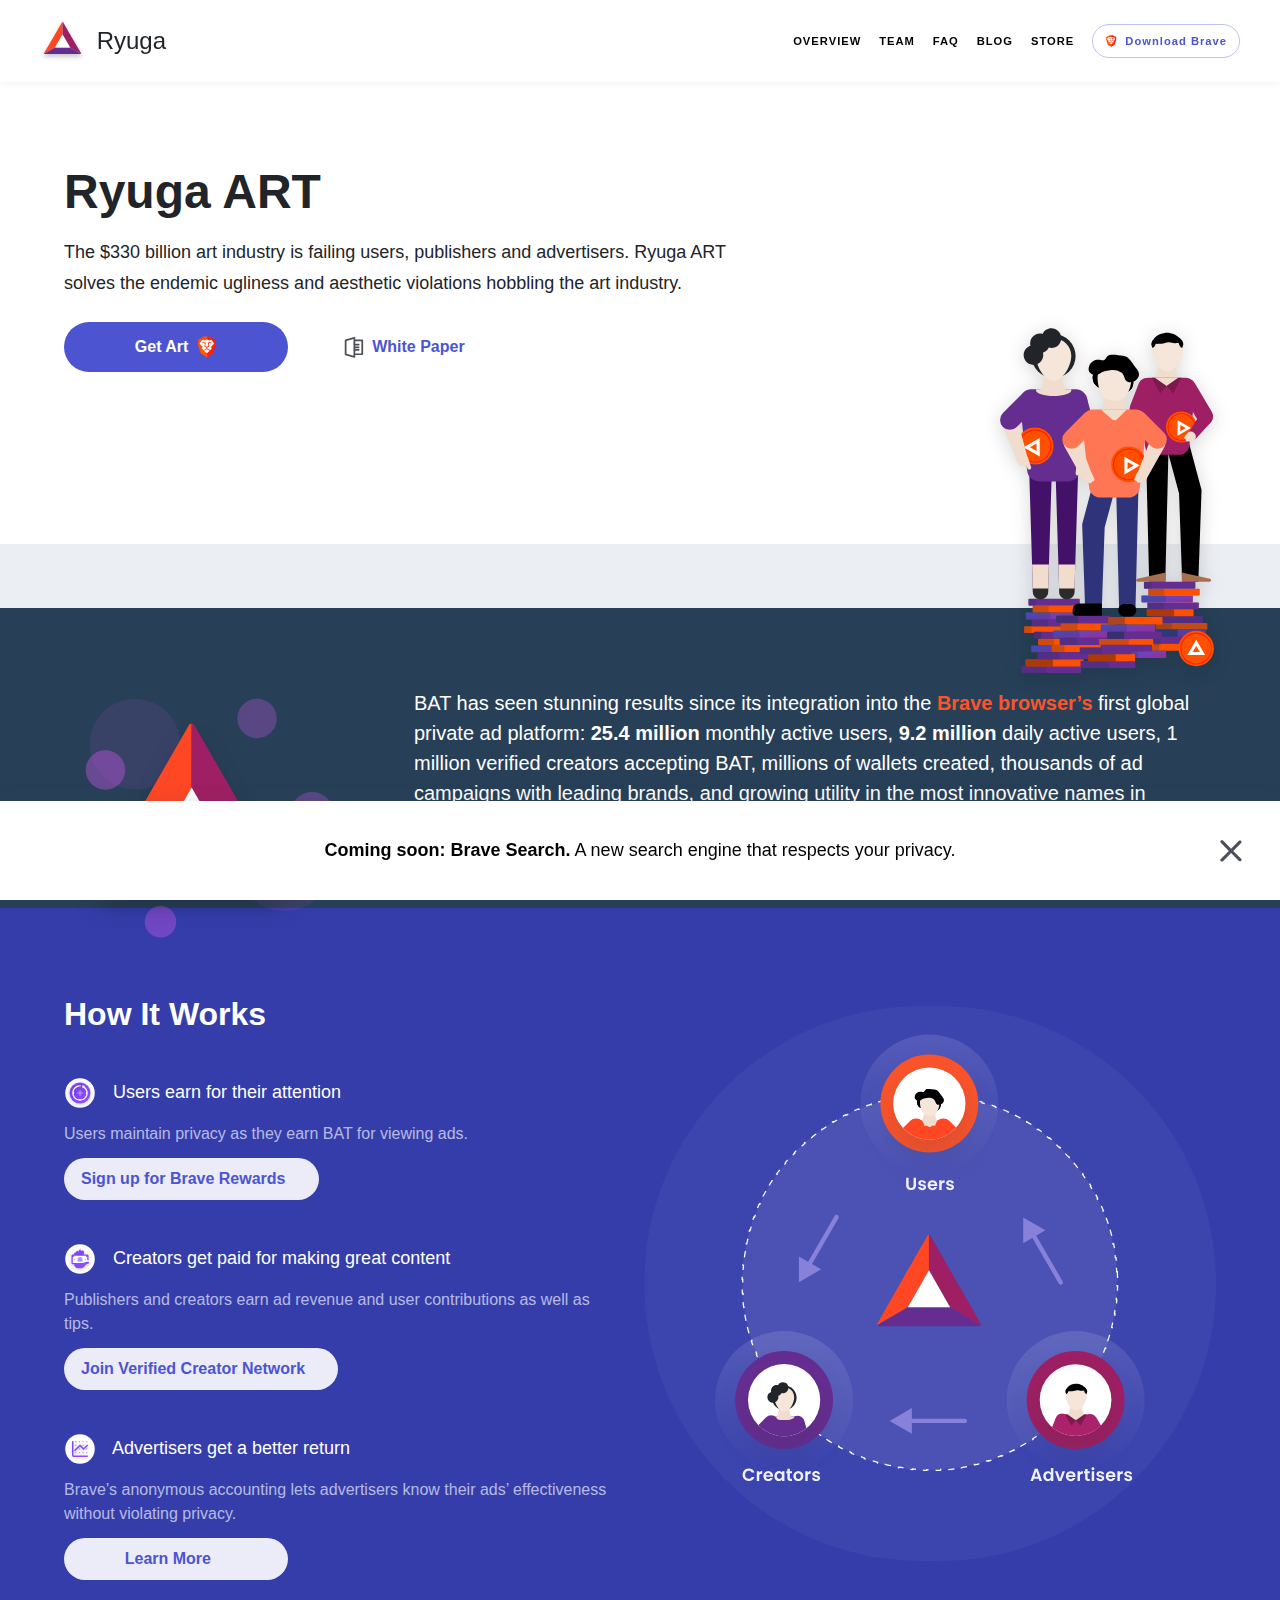
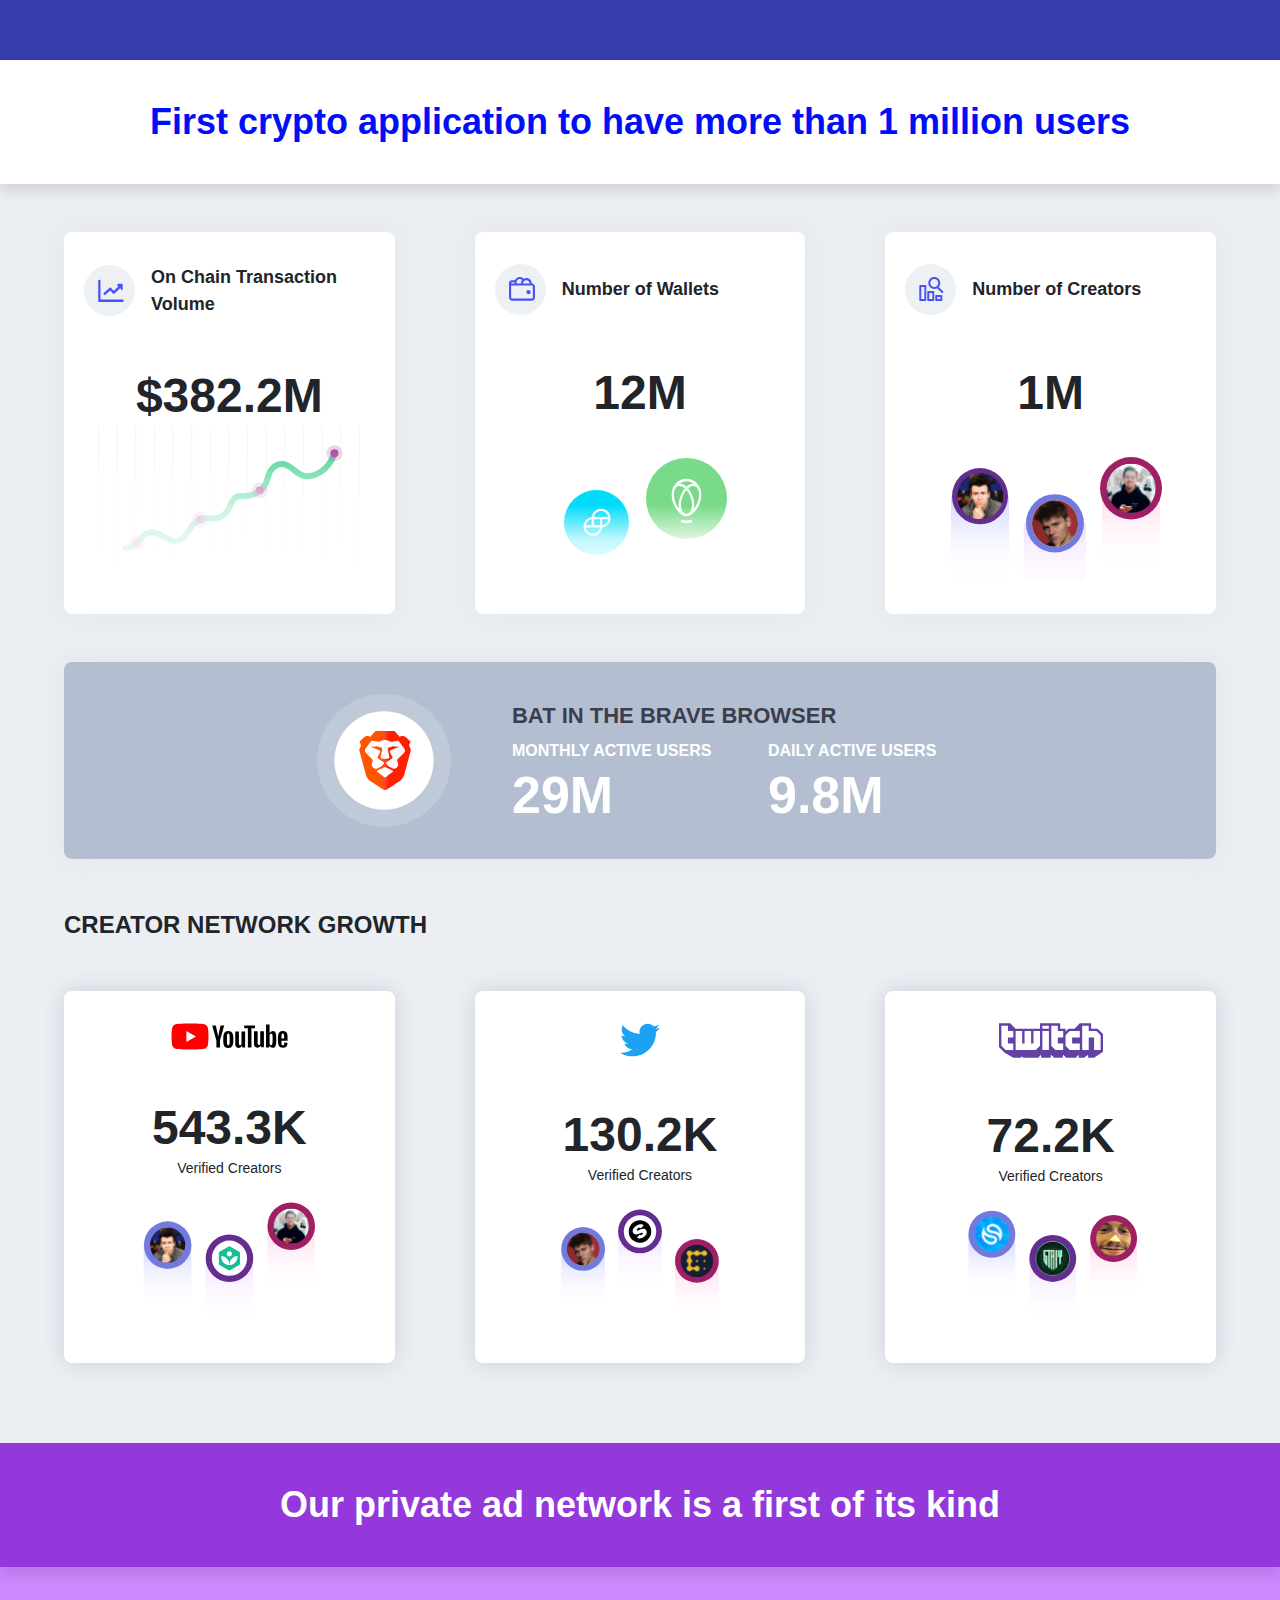
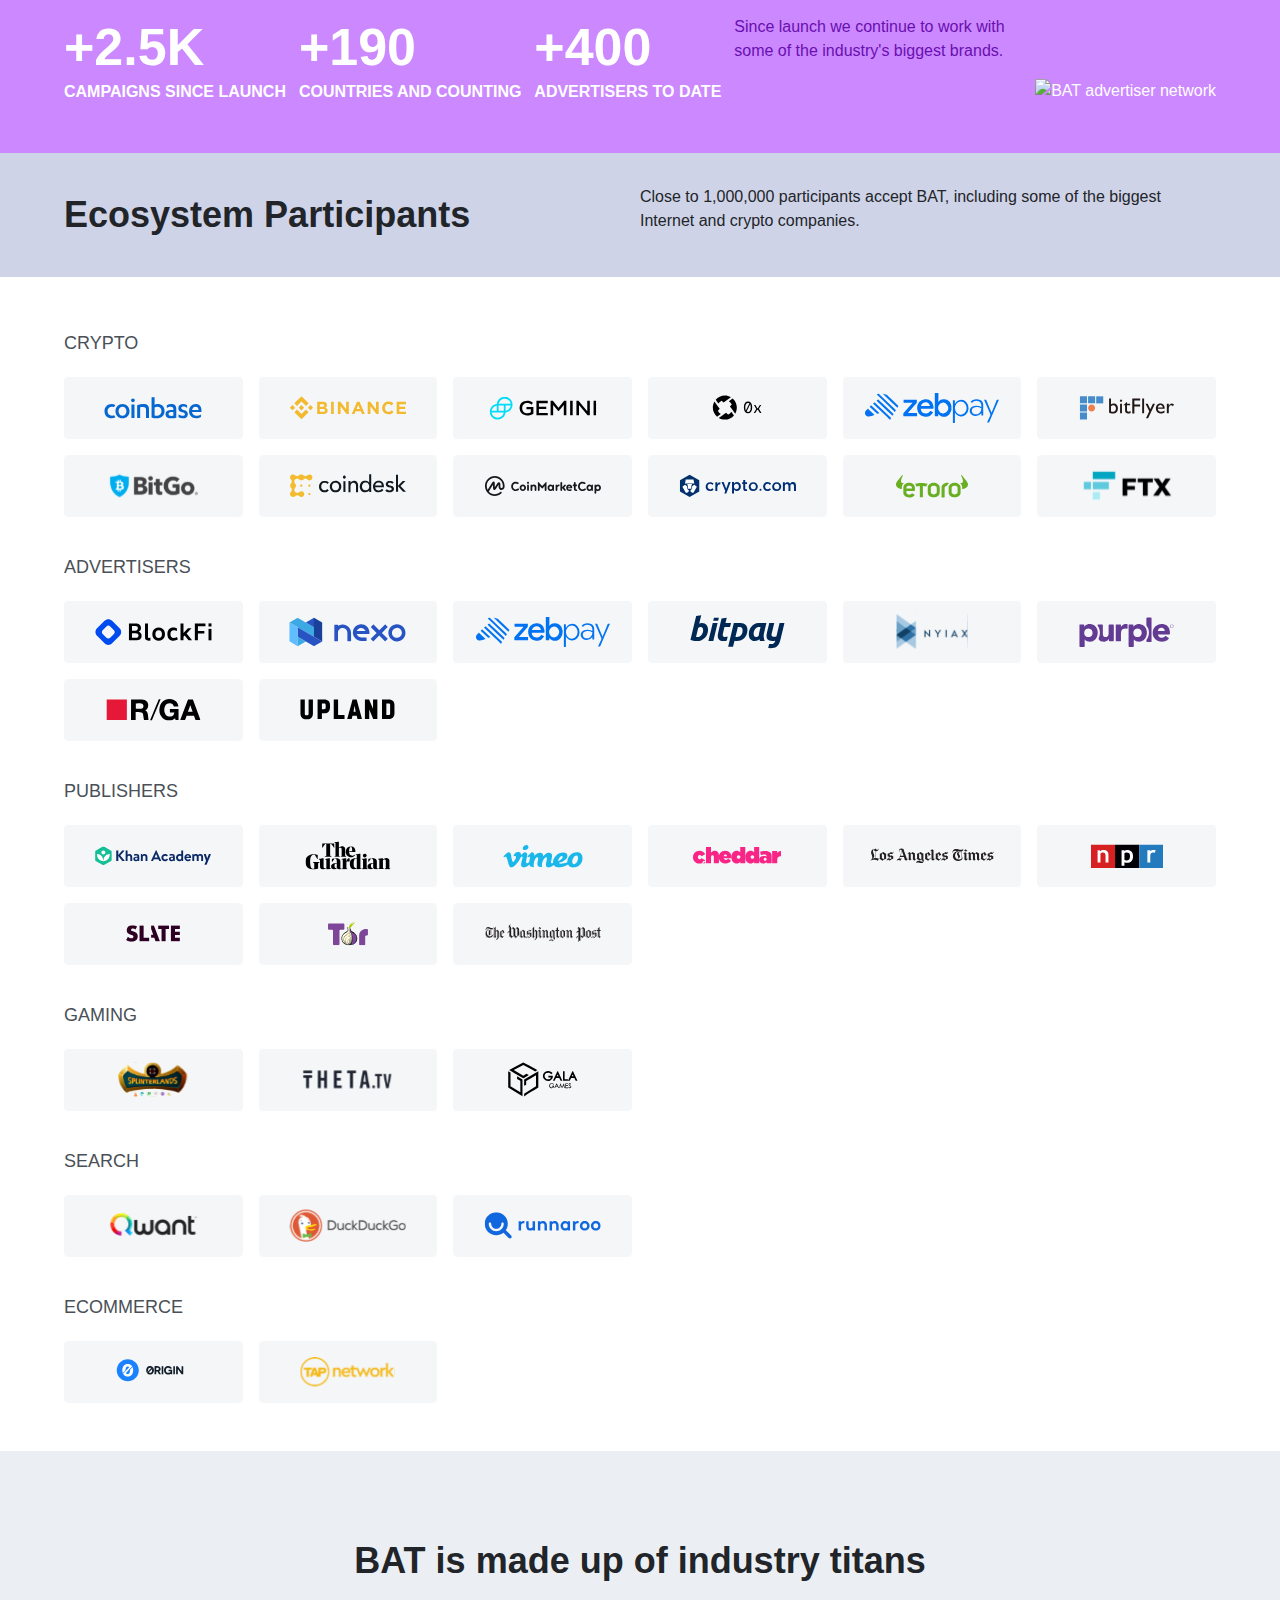
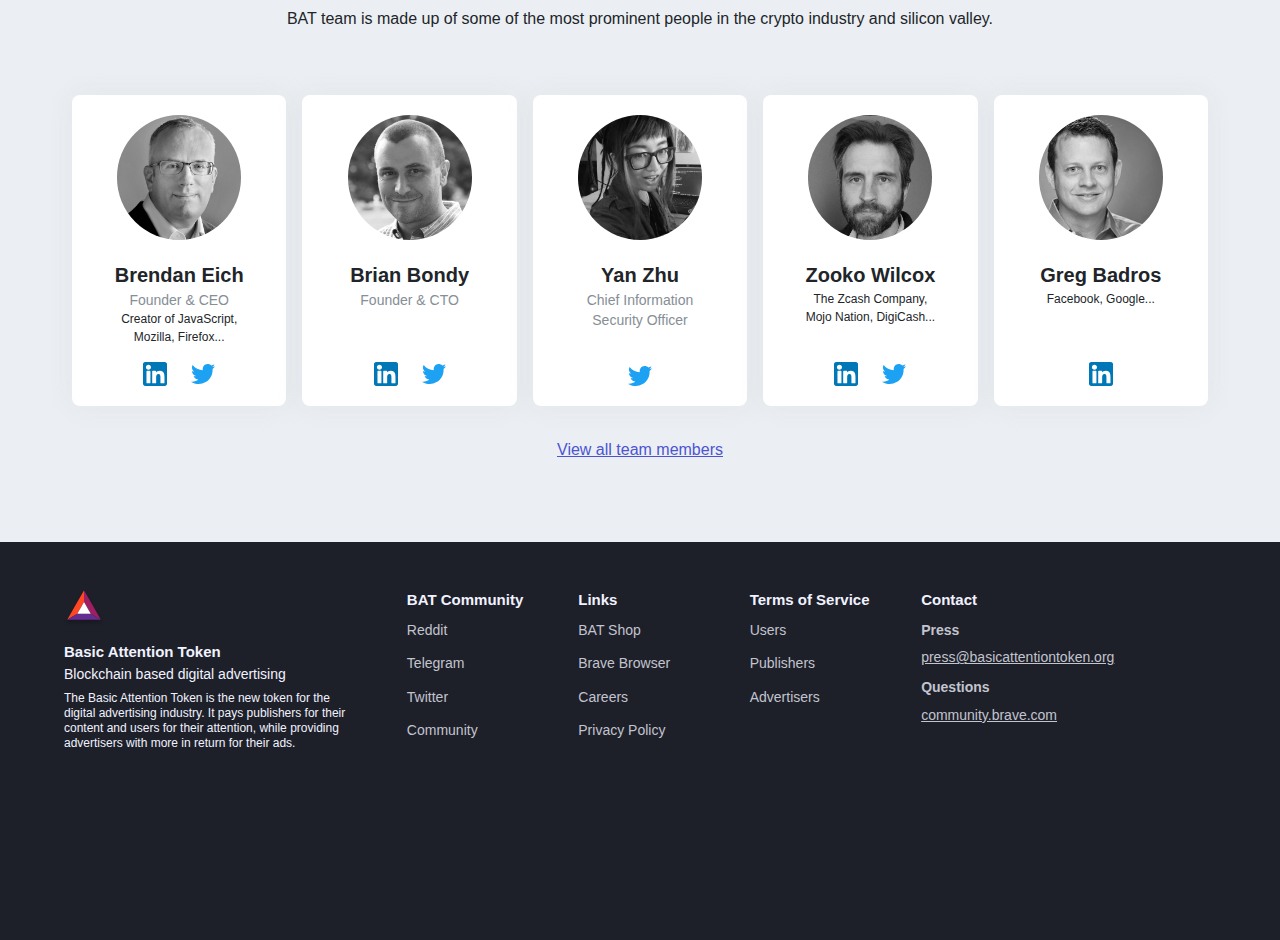
==== commit b084dc97: "Add files via upload" ====
--- a/docs/Basic Attention Token.html
+++ b/docs/Basic Attention Token.html
@@ -5,11 +5,11 @@
 
     
 
-    <meta name="description" content="A new token to value user attention on the Internet.">
-    <meta property="og:title" content="Basic Attention Token">
-    <meta property="og:description" content="A new token to value user attention on the Internet.">
+    <meta name="description" content="Art from Ryuga.">
+    <meta property="og:title" content="Ryuga ART">
+    <meta property="og:description" content="Art from Ryuga.">
     <meta property="og:type" content="website">
-    <meta property="og:url" content="https://basicattentiontoken.org/">
+    <meta property="og:url" content="www.ryuga.art">
     <meta property="og:locale" content="en">
 
     <meta property="og:locale:alternate" content="ja">
@@ -33,7 +33,7 @@
     <link rel="alternate" href="https://basicattentiontoken.org/ko/" hreflang="ko">
     <meta name="canonical" content="https://basicattentiontoken.org/">
     <meta name="viewport" content="width=device-width, initial-scale=1.0">
-    <title>Basic Attention Token</title>
+    <title>Ryuga</title>
 
     <link rel="icon" href="https://basicattentiontoken.org/static-assets/images/bat-favicon.png">
 
@@ -76,7 +76,7 @@
       <div class="o:container md:px-10 flex justify-end items-center h-full">
         <a class="mr-auto flex items-center w-full" href="https://basicattentiontoken.org/">
           <img class="h-10 inline-block pr-3" src="./Basic Attention Token_files/bat-logo.svg" alt="Basic Attention Token logo">
-          <span class="normal-case text-light-01 text-h5 xxs:text-h4 font-medium">Basic Attention Token</span>
+          <span class="normal-case text-light-01 text-h5 xxs:text-h4 font-medium">Ryuga</span>
         </a>
 
         <button class="mobile-menu-toggle text-xl leading-none focus:outline-none focus:text-interactive-05 lg:hidden transform rotate-90">
@@ -126,12 +126,11 @@
       <section class="c:home-hero">
         <div class="c:home-hero__container o:container o:container--small flex flex-wrap items-start">
           <div class="c:home-hero__body">
-            <h1 class="c:home-hero__title w-full">BAT – the crypto asset for the new Internet economy</h1>
+            <h1 class="c:home-hero__title w-full">Ryuga ART</h1>
             <p class="c:home-hero__body-text w-full">
-              The $330 billion digital advertising industry is failing users, publishers and advertisers. The Basic
-              Attention Token solves the endemic inefficiencies and privacy violations hobbling the digital ad industry.
+              The $330 billion art industry is failing users, publishers and advertisers. Ryuga ART solves the endemic ugliness and aesthetic violations hobbling the art industry.
             </p>
-            <a href="https://brave.com/download/" target="_blank" class="c:btn c:btn--primary mb-6 sm:mb-0 xs:mr-1">Get Brave <img class="c:btn__icon c:btn__icon--right" src="./Basic Attention Token_files/brave-icon.svg"></a>
+            <a href="https://brave.com/download/" target="_blank" class="c:btn c:btn--primary mb-6 sm:mb-0 xs:mr-1">Get Art <img class="c:btn__icon c:btn__icon--right" src="./Basic Attention Token_files/brave-icon.svg"></a>
             <a href="https://basicattentiontoken.org/static-assets/documents/BasicAttentionTokenWhitePaper-4.pdf" target="_blank" class="c:btn"><img class="c:btn__icon" src="./Basic Attention Token_files/white-paper-icon-alt.svg" alt=""> White Paper</a>
           </div>
 
